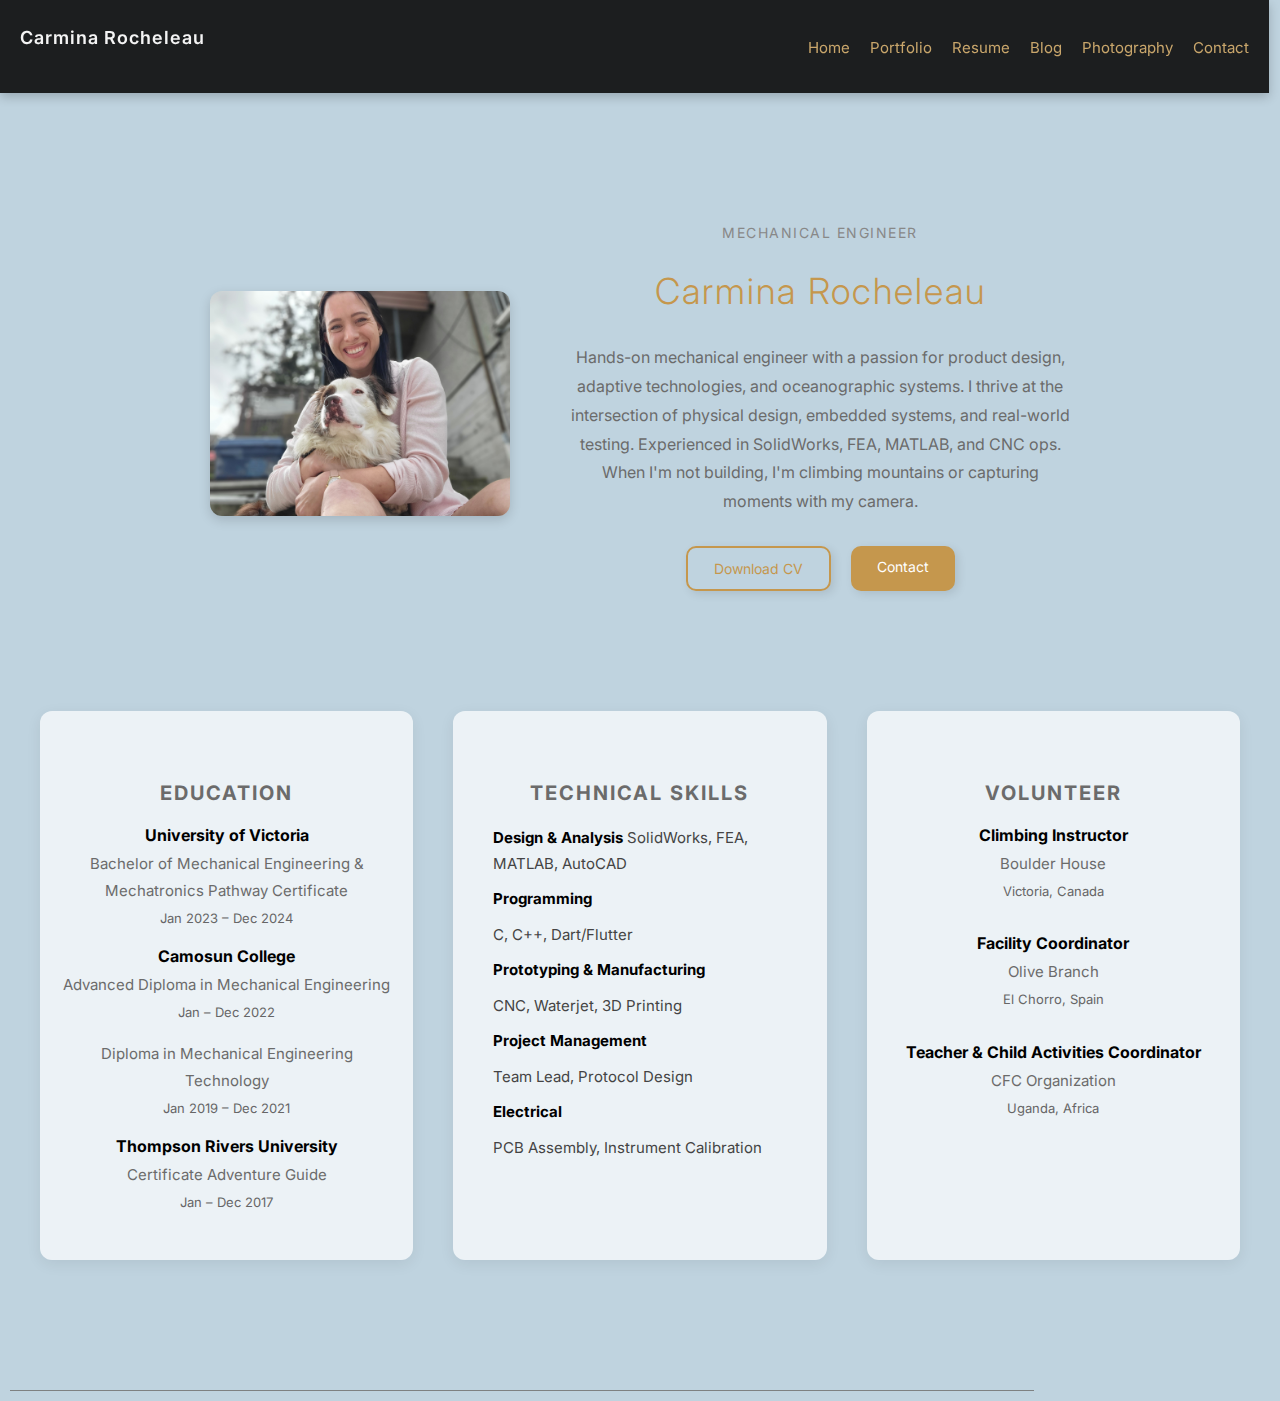
==== about.html @ 7be021dd "Update about.html" ====
<!DOCTYPE html>
<html lang="en">

<head>
    <meta charset="UTF-8">
    <meta name="viewport" content="width=device-width, initial-scale=1.0">
    <title>Carmina Rocheleau | About </title>
    <link rel="stylesheet" href="style.css">
    <link rel="stylesheet" href="https://cdnjs.cloudflare.com/ajax/libs/font-awesome/6.0.0/css/all.min.css">
</head>

<body>
    <header>
        <nav class="navbar">
            <h1 class="logo">Carmina Rocheleau</h1>
            <ul class="nav-links">
                <li><a href="index.html">Home</a></li>
                <li><a href="portfolio.html">Portfolio</a></li>
                <li><a href="about.html">Resume</a></li>
                <li><a href="blog.html">Blog</a></li>
                <li><a href="gallery.html">Photography</a></li>
                <li><a href="contact.html">Contact</a></li>
            </ul>
        </nav>
    </header>
    <main>
        <section class="portfolio-header"></section> 
            


        <!DOCTYPE html>
<html lang="en">
<head>
  <meta charset="UTF-8">
  <meta name="viewport" content="width=device-width, initial-scale=1">
  <title>Carmina Rocheleau | Mechanical Engineer</title>
  <link rel="stylesheet" href="style.css">
</head>
<body>
  <div class="container">
    <div class="photo">
      <img src="images/carmina-photo.jpg" alt="Carmina Rocheleau">
    </div>
    <div class="info">
      <p class="title">Mechanical Engineer</p>
      <h1>Carmina Rocheleau</h1>
      <p class="bio">
        Hands-on mechanical engineer with a passion for product design, adaptive technologies, and oceanographic systems. I thrive at the intersection of physical design, embedded systems, and real-world testing. Experienced in SolidWorks, FEA, MATLAB, and CNC ops. When I'm not building, I'm climbing mountains or capturing moments with my camera.
      </p>
      <div class="buttons">
        <a href="Carmina_Rocheleau_CV.pdf" download class="btn outline">Download CV</a>
        <a href="contact.html" class="btn">Contact</a>
      </div>
    </div>
    <div class="section-grid">
        <div class="section-card">
          <h2>Education</h2>
          <div class="edu-block">
            <h3>University of Victoria</h3>
            <p class="degree">Bachelor of Mechanical Engineering & Mechatronics Pathway Certificate</p>
            <p class="dates">Jan 2023 – Dec 2024</p>
          </div>
          <div class="edu-block">
            <h3>Camosun College</h3>
            <p class="degree">Advanced Diploma in Mechanical Engineering</p>
            <p class="dates">Jan – Dec 2022</p>
            <p class="degree">Diploma in Mechanical Engineering Technology</p>
            <p class="dates">Jan 2019 – Dec 2021</p>
          </div>
          <div class="edu-block">
            <h3>Thompson Rivers University</h3>
            <p class="degree">Certificate Adventure Guide</p>
            <p class="dates">Jan – Dec 2017</p>
          </div>
        </div>
      
        <div class="section-card">
          <h2>Technical Skills</h2>
          <div class="skills-list">
            <p><strong>Design & Analysis</strong> SolidWorks, FEA, MATLAB, AutoCAD</p>
            <p><strong>Programming</strong>      </p>   
              <p class="place">C, C++, Dart/Flutter</p>
            <p><strong>Prototyping & Manufacturing</strong></p>
              <p class="place"> CNC, Waterjet, 3D Printing</p>
            <p><strong>Project Management</strong></p>
               <p class="place">Team Lead, Protocol Design</p>
            <p><strong>Electrical</strong> </p>
               <p class="place">PCB Assembly, Instrument Calibration</p>
          </div>
        </div>
      
        <div class="section-card">
          <h2>Volunteer</h2>
          <div class="role">
            <h3>Climbing Instructor</h3>
            <p class="place">Boulder House</p>
            <p class="location">Victoria, Canada</p>
          </div>
          <div class="role">
            <h3>Facility Coordinator</h3>
            <p class="place">Olive Branch</p>
            <p class="location">El Chorro, Spain</p>
          </div>
          <div class="role">
            <h3>Teacher & Child Activities Coordinator</h3>
            <p class="place">CFC Organization</p>
            <p class="location">Uganda, Africa</p>
          </div>
        </div>
      </div>
      
  </div>
</body>
</html>

       
             <div class="divider"></div>
        </section>
       
    </main>  
</body>
</html>
---- style.css ----
/* Google Font */
@import url('https://fonts.googleapis.com/css2?family=Inter:wght@300;400;600&display=swap');
main {
    padding-top: 80px;
}
/* General Reset */
body {
    margin: 0;
    padding: 0;
    font-family: 'Inter', sans-serif;
    background-color: #bfd3df;
    color: #7e8182; 
    text-align: center;
    overflow-x: hidden;
}

/* Header Navigation */
.logo {
    font-size: 18px;
    font-weight: 600;
    color: #f4f4f4;
    white-space: nowrap;
    letter-spacing: 1px;
}

.navbar {
    display: flex;
    justify-content: space-between;
    align-items: center;
    background: rgba(10, 10, 10, 0.9); /* Transparent effect */
    position: fixed;
    width: 100%;
    max-width: 96vw;
    top: 0;
    left: 0;
    padding: 15px 20px;
    backdrop-filter: blur(8px);
    box-shadow: 0 4px 10px rgba(0, 0, 0, 0.2);
    z-index: 1000;
}

.nav-links {
    list-style: none;
    display: flex;
    gap: 20px;
    padding: 0;
    margin: 0;
    overflow: hidden;
}

.nav-links li {
    display: inline;
}

.nav-links a {
    text-decoration: none;
    color: #c9a66b; /* Muted gold */
    font-size: 15px;
    font-weight: 400;
    transition: color 0.3s ease, transform 0.3s ease;
}

.nav-links a:hover {
    color: #f4f4f4;
    transform: scale(1.05);
}

@media screen and (max-width: 900px) {
    .navbar {
        flex-direction: column;
        align-items: center;
        text-align: center;
    }
    .nav-links {
        flex-wrap: wrap;
        justify-content: center;
    }
}


/* Social Media Icons */
.social-icons {
    display: flex;
    justify-content: center;
    gap: 25px;
    margin-top: 30px;
}

.social-icons a {
    font-size: 30px;
    color: #c9a66b;
    transition: color 0.3s, transform 0.3s;
}

.social-icons a:hover {
    color: #f4f4f4;
    transform: scale(1.1);
}

.divider {
    width: 80%;
    height: 1px;
    background-color: #7e8182;;
    margin: 10px 10PX;
}
.divider-bottom {
    width: 80%;
    height: 1px;
    background-color: #7e8182;;
    margin: 40px 10PX;
}

/* Home Page Section */
.home-header {
    display: flex;
    flex-direction: column;
    align-items: center;
    margin-top: 80px; /* Ensures space below navbar */
    text-align: center;

}

.home {
    font-size: 48px;
    font-weight: lighter;
    margin: 10px 5px;
    color: #c08519;
}

.discription {
    font-size: 14px;
    font-weight: bold;
    letter-spacing: 2px;
    text-transform: uppercase;
    margin-top: 5px ;
    margin-bottom: 10px;
}

.blurb {
    font-size: 14px;
    letter-spacing: 2px;
    display: flex;
    justify-content: center;
    align-items: center;
    gap: 10px;
    margin: 30px 0;
    padding-left: 80px;
    padding-right: 80px;
}

/* CTA Button */
.cta-button {
    display: inline-block;
    padding: 12px 28px;
    background: linear-gradient(135deg, #c9a66b, #b18b5a);
    color: #494949;
    font-weight: 500;
    text-decoration: none;
    border-radius: 6px;
    transition: all 0.3s ease;
    box-shadow: 0px 4px 10px rgba(0, 0, 0, 0.3);
}

.cta-button:hover {
    background: #f4f4f4;
    color: #c07a02;
    transform: scale(1.05);
}

/* Portfolio Header Section */
.portfolio-header {
    display: flex;
    flex-direction: column;
    align-items: center;
    margin-top: 80px; /* Ensures space below navbar */
    text-align: center;
}

.engineering {
    font-size: 14px;
    font-weight: bold;
    letter-spacing: 2px;
    text-transform: uppercase;
}

.portfolio {
    font-size: 48px;
    font-weight: lighter;
    margin: 5px 0;
}



.tagline {
    
    font-size: 14px;
    text-transform: uppercase;
    letter-spacing: 2px;
    display: flex;
    justify-content: center;
    align-items: center;
    gap: 10px;
}

.tagline span {
    padding: 0 2px;
}

.tagline span:not(:last-child)::after {
    content: "|";
    padding-left: 10px;
    color: black;
}

/* Project Grid */
.project-grid {
    display: flex;
    justify-content: center;
    gap: 20px;
    flex-wrap: wrap;
    margin-top: 40px;
}

.project {
    width: 250px;
    text-align: center;
    cursor: pointer;
    transition: transform 0.3s ease-in-out;
}

.project:hover {
    transform: scale(1.05);
}

.project img {
    width: 100%;
    border-radius: 8px;
}

/* Modal */
.modal {
    display: none;
    position: fixed;
    z-index: 1000;
    left: 0;
    top: 0;
    width: 100%;
    height: 100%;
    background-color: rgba(0, 0, 0, 0.8);
    justify-content: center;
    align-items: center;
}

.modal-content {
  background: #fff;
  padding: 20px;
  width: 60%;
  max-height: 80vh; /* Limit height */
  overflow-y: auto;  /* Enable vertical scroll */
  text-align: center;
  border-radius: 8px;
  position: relative;
}


.close {
    position: absolute;
    top: 10px;
    right: 20px;
    font-size: 24px;
    cursor: pointer;
}

/* Slider */
.slider {
    position: relative;
}

.slider img {
    width: 100%;
    border-radius: 8px;
}

.prev, .next {
    position: absolute;
    top: 50%;
    transform: translateY(-50%);
    background: rgba(0, 0, 0, 0.5);
    color: white;
    border: none;
    padding: 10px;
    cursor: pointer;
    font-size: 18px;
}

.prev {
    left: 10px;
}

.next {
    right: 10px;
}

.prev:hover, .next:hover {
    background: rgba(0, 0, 0, 0.8);
}


/* Reset & Base */
body {
    margin: 0;
    padding: 0;
    background-color: #d6eaf8; /* soft sky blue */
    font-family: 'Helvetica Neue', sans-serif;
    color: #6b6b6b; /* soft gray for body text */
  }
  
  /* Layout */
  .container {
    display: flex;
    flex-wrap: wrap;
    justify-content: center;
    align-items: center;
    padding: 60px 20px;
    gap: 60px;
  }
  
  /* Photo */
  .photo img {
    width: 300px;
    border-radius: 12px;
    box-shadow: 0 4px 12px rgba(0, 0, 0, 0.15);
  }
  
  /* Info Panel */
  .info {
    max-width: 500px;
    text-align: center;
  }
  
  .title {
    text-transform: uppercase;
    letter-spacing: 1.5px;
    font-size: 14px;
    color: #888;
    margin-bottom: 10px;
  }
  
  h1 {
    font-size: 36px;
    color: #d4a017; /* golden yellow */
    letter-spacing: 1px;
    margin-bottom: 20px;
  }
  
  .bio {
    font-size: 16px;
    line-height: 1.8;
    margin-bottom: 30px;
  }
  
  /* Buttons */
  .buttons {
    display: flex;
    justify-content: center;
    gap: 20px;
  }
  
  .btn {
    padding: 12px 26px;
    border-radius: 10px;
    font-size: 14px;
    text-decoration: none;
    transition: all 0.3s ease;
    box-shadow: 3px 3px 10px rgba(0, 0, 0, 0.1);
  }
  
  /* Filled button */
  .btn {
    background-color: #c5974d; /* golden tan */
    color: white;
    border: none;
  }
  
  .btn:hover {
    background-color: #a7792f;
  }
  
  /* Outline button */
  .btn.outline {
    background: transparent;
    color: #c5974d;
    border: 2px solid #c5974d;
  }
  
  .btn.outline:hover {
    background: #c5974d;
    color: white;
  }
  

  .education {
    max-width: 700px;
    margin: 60px auto;
    text-align: left;
    padding: 0 20px;
  }
  
  .education h2 {
    font-size: 24px;
    text-align: center;
    margin-bottom: 30px;
    color: #6b6b6b;
    text-transform: uppercase;
    letter-spacing: 2px;
  }
  
  .school {
    margin-bottom: 30px;
  }
  
  .school h3 {
    font-weight: 700;
    font-size: 18px;
    color: #000;
    margin-bottom: 8px;
  }
  
  .degree {
    font-size: 16px;
    margin: 2px 0;
  }
  
  .dates {
    font-size: 14px;
    color: #666;
    margin-bottom: 10px;
  }

  
  .skills {
    max-width: 600px;
    margin: 60px auto 0;
    text-align: center;
  }
  
  .skills h2 {
    font-size: 24px;
    margin-bottom: 20px;
    color: #6b6b6b;
    letter-spacing: 2px;
    text-transform: uppercase;
  }
  
  .skills-list {
    text-align: left;
    line-height: 1.8;
    font-size: 16px;
    color: #444;
    padding: 0 20px;
  }
  
  .skills-list p {
    margin: 8px 0;
  }
  
  .skills-list strong {
    color: #000;
  }
  .volunteer {
    max-width: 700px;
    margin: 60px auto;
    text-align: left;
    padding: 0 20px;
  }
  
  .volunteer h2 {
    font-size: 24px;
    text-align: center;
    margin-bottom: 30px;
    color: #6b6b6b;
    text-transform: uppercase;
    letter-spacing: 2px;
  }
  
  .role {
    margin-bottom: 30px;
  }
  
  .role h3 {
    font-weight: 700;
    font-size: 18px;
    color: #000;
    margin-bottom: 5px;
  }
  
  .place {
    font-size: 16px;
    margin: 2px 0;
  }
  
  .location {
    font-size: 14px;
    color: #666;
  }
  .section-grid {
    display: grid;
    grid-template-columns: repeat(auto-fit, minmax(280px, 1fr));
    gap: 40px;
    max-width: 1200px;
    margin: 60px auto;
    padding: 0 20px;
  }
  
  .section-card {
    background: rgba(255, 255, 255, 0.7);
    padding: 30px 20px;
    border-radius: 12px;
    box-shadow: 0 4px 15px rgba(0, 0, 0, 0.07);
  }
  
  .section-card h2 {
    font-size: 20px;
    text-align: center;
    color: #6b6b6b;
    text-transform: uppercase;
    letter-spacing: 2px;
    margin-bottom: 20px;
  }
  
  .section-card h3 {
    font-size: 16px;
    font-weight: bold;
    margin-bottom: 5px;
    color: #000;
  }
  
  .section-card .degree,
  .section-card .place {
    font-size: 15px;
    margin: 3px 0;
  }
  
  .section-card .dates,
  .section-card .location {
    font-size: 13px;
    color: #666;
    margin-bottom: 15px;
  }
  
  .skills-list p {
    font-size: 15px;
    line-height: 1.7;
    margin: 10px 0;
  }
   
  .contact-section {
    padding: 60px 20px;
    background-color: #d6eaf8;
    color: #6b6b6b;
    text-align: center;
  }
  
  .contact-title {
    font-size: 36px;
    color: #d4a017;
    margin-bottom: 10px;
    font-weight: 300;
  }
  
  .contact-subtext {
    font-size: 14px;
    font-weight: bold;
    letter-spacing: 1.5px;
    margin-bottom: 40px;
    text-transform: uppercase;
  }
  
  .contact-container {
    display: flex;
    flex-wrap: wrap;
    gap: 60px;
    justify-content: center;
    align-items: flex-start;
  }
  
  .contact-form {
    max-width: 400px;
    width: 100%;
    display: flex;
    flex-direction: column;
    gap: 20px;
  }
  
  .contact-form input,
  .contact-form textarea {
    padding: 12px;
    border: none;
    border-radius: 8px;
    background: #fff;
    font-size: 14px;
    box-shadow: 0 2px 5px rgba(0,0,0,0.1);
    resize: none;
  }
  
  .contact-form button {
    align-self: center;
  }
  
  .contact-info {
    max-width: 300px;
    text-align: left;
  }
  
  .contact-info h3 {
    font-size: 20px;
    margin-bottom: 20px;
    color: #c5974d;
    text-transform: uppercase;
    letter-spacing: 1px;
  }
  
  .contact-info p {
    margin: 10px 0;
    font-size: 14px;
    display: flex;
    align-items: center;
    gap: 10px;
  }
  
  .contact-info i {
    color: #c5974d;
    min-width: 20px;
  }
  
  /* Responsive */
  @media screen and (max-width: 768px) {
    .contact-container {
      flex-direction: column;
      align-items: center;
    }
  
    .contact-info {
      text-align: center;
    }
  }
 
  body {
    margin: 0;
    padding: 0;
    background-color: #bfd3df;
    font-family: 'Inter', sans-serif;
    color: #6b6b6b;
    text-align: center;
    overflow-x: hidden;
  }
  
  .blog-container {
    max-width: 900px;
    margin: auto;
    background-color: #fffdf9;
    padding: 60px 30px;
    border-radius: 12px;
    box-shadow: 0 8px 20px rgba(0,0,0,0.1);
    margin-top: 100px;
  }
  
  .meta {
    font-size: 12px;
    color: #7e8182;
    text-transform: uppercase;
    letter-spacing: 1.5px;
    margin-bottom: 20px;
  }
  
  h1 {
    font-size: 36px;
    font-weight: 300;
    color: #c5974d;
    letter-spacing: 2px;
    margin-bottom: 30px;
  }
  
  .intro {
    max-width: 600px;
    margin: auto;
    font-size: 16px;
    margin-bottom: 30px;
  }
  
  .grid-images {
    display: grid;
    grid-template-columns: repeat(3, 1fr);
    gap: 10px;
    margin: 30px 0;
  }
  
  .grid-images img {
    width: 100%;
    border-radius: 6px;
    object-fit: cover;
    aspect-ratio: 1;
  }
  
  .handle {
    font-size: 14px;
    font-style: italic;
    color: #7e8182;
    margin-bottom: 40px;
  }
  
  h2 {
    font-size: 24px;
    color: #c5974d;
    margin-top: 40px;
    margin-bottom: 20px;
    text-transform: uppercase;
    letter-spacing: 1px;
  }
  
  p {
    font-size: 15px;
    max-width: 700px;
    margin: 0 auto 20px;
    line-height: 1.8;
  }
  
  .feature-img {
    width: 100%;
    max-width: 800px;
    margin: 40px auto;
    display: block;
    border-radius: 8px;
    box-shadow: 0 4px 15px rgba(0, 0, 0, 0.1);
  }
  
  footer {
    font-size: 12px;
    color: #7e8182;
    margin-top: 60px;
  }
  

  .collage {
    column-count: 4; /* You can adjust this number for responsiveness */
    column-gap: 1rem;
    padding: 1rem;
  }
  
  .collage img {
    width: 100%;
    margin-bottom: 1rem;
    border-radius: 8px;
    break-inside: avoid;
    box-shadow: 0 2px 8px rgba(0,0,0,0.1);
    transition: transform 0.3s ease;
  }
  
  .collage img:hover {
    transform: scale(1.03);
  }
  

  .photo-collage {
    padding: 2rem;
    background-color: #333538;
  }
---- style.css ----
/* Google Font */
@import url('https://fonts.googleapis.com/css2?family=Inter:wght@300;400;600&display=swap');
main {
    padding-top: 80px;
}
/* General Reset */
body {
    margin: 0;
    padding: 0;
    font-family: 'Inter', sans-serif;
    background-color: #bfd3df;
    color: #7e8182; 
    text-align: center;
    overflow-x: hidden;
}

/* Header Navigation */
.logo {
    font-size: 18px;
    font-weight: 600;
    color: #f4f4f4;
    white-space: nowrap;
    letter-spacing: 1px;
}

.navbar {
    display: flex;
    justify-content: space-between;
    align-items: center;
    background: rgba(10, 10, 10, 0.9); /* Transparent effect */
    position: fixed;
    width: 100%;
    max-width: 96vw;
    top: 0;
    left: 0;
    padding: 15px 20px;
    backdrop-filter: blur(8px);
    box-shadow: 0 4px 10px rgba(0, 0, 0, 0.2);
    z-index: 1000;
}

.nav-links {
    list-style: none;
    display: flex;
    gap: 20px;
    padding: 0;
    margin: 0;
    overflow: hidden;
}

.nav-links li {
    display: inline;
}

.nav-links a {
    text-decoration: none;
    color: #c9a66b; /* Muted gold */
    font-size: 15px;
    font-weight: 400;
    transition: color 0.3s ease, transform 0.3s ease;
}

.nav-links a:hover {
    color: #f4f4f4;
    transform: scale(1.05);
}

@media screen and (max-width: 900px) {
    .navbar {
        flex-direction: column;
        align-items: center;
        text-align: center;
    }
    .nav-links {
        flex-wrap: wrap;
        justify-content: center;
    }
}


/* Social Media Icons */
.social-icons {
    display: flex;
    justify-content: center;
    gap: 25px;
    margin-top: 30px;
}

.social-icons a {
    font-size: 30px;
    color: #c9a66b;
    transition: color 0.3s, transform 0.3s;
}

.social-icons a:hover {
    color: #f4f4f4;
    transform: scale(1.1);
}

.divider {
    width: 80%;
    height: 1px;
    background-color: #7e8182;;
    margin: 10px 10PX;
}
.divider-bottom {
    width: 80%;
    height: 1px;
    background-color: #7e8182;;
    margin: 40px 10PX;
}

/* Home Page Section */
.home-header {
    display: flex;
    flex-direction: column;
    align-items: center;
    margin-top: 80px; /* Ensures space below navbar */
    text-align: center;

}

.home {
    font-size: 48px;
    font-weight: lighter;
    margin: 10px 5px;
    color: #c08519;
}

.discription {
    font-size: 14px;
    font-weight: bold;
    letter-spacing: 2px;
    text-transform: uppercase;
    margin-top: 5px ;
    margin-bottom: 10px;
}

.blurb {
    font-size: 14px;
    letter-spacing: 2px;
    display: flex;
    justify-content: center;
    align-items: center;
    gap: 10px;
    margin: 30px 0;
    padding-left: 80px;
    padding-right: 80px;
}

/* CTA Button */
.cta-button {
    display: inline-block;
    padding: 12px 28px;
    background: linear-gradient(135deg, #c9a66b, #b18b5a);
    color: #494949;
    font-weight: 500;
    text-decoration: none;
    border-radius: 6px;
    transition: all 0.3s ease;
    box-shadow: 0px 4px 10px rgba(0, 0, 0, 0.3);
}

.cta-button:hover {
    background: #f4f4f4;
    color: #c07a02;
    transform: scale(1.05);
}

/* Portfolio Header Section */
.portfolio-header {
    display: flex;
    flex-direction: column;
    align-items: center;
    margin-top: 80px; /* Ensures space below navbar */
    text-align: center;
}

.engineering {
    font-size: 14px;
    font-weight: bold;
    letter-spacing: 2px;
    text-transform: uppercase;
}

.portfolio {
    font-size: 48px;
    font-weight: lighter;
    margin: 5px 0;
}



.tagline {
    
    font-size: 14px;
    text-transform: uppercase;
    letter-spacing: 2px;
    display: flex;
    justify-content: center;
    align-items: center;
    gap: 10px;
}

.tagline span {
    padding: 0 2px;
}

.tagline span:not(:last-child)::after {
    content: "|";
    padding-left: 10px;
    color: black;
}

/* Project Grid */
.project-grid {
    display: flex;
    justify-content: center;
    gap: 20px;
    flex-wrap: wrap;
    margin-top: 40px;
}

.project {
    width: 250px;
    text-align: center;
    cursor: pointer;
    transition: transform 0.3s ease-in-out;
}

.project:hover {
    transform: scale(1.05);
}

.project img {
    width: 100%;
    border-radius: 8px;
}

/* Modal */
.modal {
    display: none;
    position: fixed;
    z-index: 1000;
    left: 0;
    top: 0;
    width: 100%;
    height: 100%;
    background-color: rgba(0, 0, 0, 0.8);
    justify-content: center;
    align-items: center;
}

.modal-content {
  background: #fff;
  padding: 20px;
  width: 60%;
  max-height: 80vh; /* Limit height */
  overflow-y: auto;  /* Enable vertical scroll */
  text-align: center;
  border-radius: 8px;
  position: relative;
}


.close {
    position: absolute;
    top: 10px;
    right: 20px;
    font-size: 24px;
    cursor: pointer;
}

/* Slider */
.slider {
    position: relative;
}

.slider img {
    width: 100%;
    border-radius: 8px;
}

.prev, .next {
    position: absolute;
    top: 50%;
    transform: translateY(-50%);
    background: rgba(0, 0, 0, 0.5);
    color: white;
    border: none;
    padding: 10px;
    cursor: pointer;
    font-size: 18px;
}

.prev {
    left: 10px;
}

.next {
    right: 10px;
}

.prev:hover, .next:hover {
    background: rgba(0, 0, 0, 0.8);
}


/* Reset & Base */
body {
    margin: 0;
    padding: 0;
    background-color: #d6eaf8; /* soft sky blue */
    font-family: 'Helvetica Neue', sans-serif;
    color: #6b6b6b; /* soft gray for body text */
  }
  
  /* Layout */
  .container {
    display: flex;
    flex-wrap: wrap;
    justify-content: center;
    align-items: center;
    padding: 60px 20px;
    gap: 60px;
  }
  
  /* Photo */
  .photo img {
    width: 300px;
    border-radius: 12px;
    box-shadow: 0 4px 12px rgba(0, 0, 0, 0.15);
  }
  
  /* Info Panel */
  .info {
    max-width: 500px;
    text-align: center;
  }
  
  .title {
    text-transform: uppercase;
    letter-spacing: 1.5px;
    font-size: 14px;
    color: #888;
    margin-bottom: 10px;
  }
  
  h1 {
    font-size: 36px;
    color: #d4a017; /* golden yellow */
    letter-spacing: 1px;
    margin-bottom: 20px;
  }
  
  .bio {
    font-size: 16px;
    line-height: 1.8;
    margin-bottom: 30px;
  }
  
  /* Buttons */
  .buttons {
    display: flex;
    justify-content: center;
    gap: 20px;
  }
  
  .btn {
    padding: 12px 26px;
    border-radius: 10px;
    font-size: 14px;
    text-decoration: none;
    transition: all 0.3s ease;
    box-shadow: 3px 3px 10px rgba(0, 0, 0, 0.1);
  }
  
  /* Filled button */
  .btn {
    background-color: #c5974d; /* golden tan */
    color: white;
    border: none;
  }
  
  .btn:hover {
    background-color: #a7792f;
  }
  
  /* Outline button */
  .btn.outline {
    background: transparent;
    color: #c5974d;
    border: 2px solid #c5974d;
  }
  
  .btn.outline:hover {
    background: #c5974d;
    color: white;
  }
  

  .education {
    max-width: 700px;
    margin: 60px auto;
    text-align: left;
    padding: 0 20px;
  }
  
  .education h2 {
    font-size: 24px;
    text-align: center;
    margin-bottom: 30px;
    color: #6b6b6b;
    text-transform: uppercase;
    letter-spacing: 2px;
  }
  
  .school {
    margin-bottom: 30px;
  }
  
  .school h3 {
    font-weight: 700;
    font-size: 18px;
    color: #000;
    margin-bottom: 8px;
  }
  
  .degree {
    font-size: 16px;
    margin: 2px 0;
  }
  
  .dates {
    font-size: 14px;
    color: #666;
    margin-bottom: 10px;
  }

  
  .skills {
    max-width: 600px;
    margin: 60px auto 0;
    text-align: center;
  }
  
  .skills h2 {
    font-size: 24px;
    margin-bottom: 20px;
    color: #6b6b6b;
    letter-spacing: 2px;
    text-transform: uppercase;
  }
  
  .skills-list {
    text-align: left;
    line-height: 1.8;
    font-size: 16px;
    color: #444;
    padding: 0 20px;
  }
  
  .skills-list p {
    margin: 8px 0;
  }
  
  .skills-list strong {
    color: #000;
  }
  .volunteer {
    max-width: 700px;
    margin: 60px auto;
    text-align: left;
    padding: 0 20px;
  }
  
  .volunteer h2 {
    font-size: 24px;
    text-align: center;
    margin-bottom: 30px;
    color: #6b6b6b;
    text-transform: uppercase;
    letter-spacing: 2px;
  }
  
  .role {
    margin-bottom: 30px;
  }
  
  .role h3 {
    font-weight: 700;
    font-size: 18px;
    color: #000;
    margin-bottom: 5px;
  }
  
  .place {
    font-size: 16px;
    margin: 2px 0;
  }
  
  .location {
    font-size: 14px;
    color: #666;
  }
  .section-grid {
    display: grid;
    grid-template-columns: repeat(auto-fit, minmax(280px, 1fr));
    gap: 40px;
    max-width: 1200px;
    margin: 60px auto;
    padding: 0 20px;
  }
  
  .section-card {
    background: rgba(255, 255, 255, 0.7);
    padding: 30px 20px;
    border-radius: 12px;
    box-shadow: 0 4px 15px rgba(0, 0, 0, 0.07);
  }
  
  .section-card h2 {
    font-size: 20px;
    text-align: center;
    color: #6b6b6b;
    text-transform: uppercase;
    letter-spacing: 2px;
    margin-bottom: 20px;
  }
  
  .section-card h3 {
    font-size: 16px;
    font-weight: bold;
    margin-bottom: 5px;
    color: #000;
  }
  
  .section-card .degree,
  .section-card .place {
    font-size: 15px;
    margin: 3px 0;
  }
  
  .section-card .dates,
  .section-card .location {
    font-size: 13px;
    color: #666;
    margin-bottom: 15px;
  }
  
  .skills-list p {
    font-size: 15px;
    line-height: 1.7;
    margin: 10px 0;
  }
   
  .contact-section {
    padding: 60px 20px;
    background-color: #d6eaf8;
    color: #6b6b6b;
    text-align: center;
  }
  
  .contact-title {
    font-size: 36px;
    color: #d4a017;
    margin-bottom: 10px;
    font-weight: 300;
  }
  
  .contact-subtext {
    font-size: 14px;
    font-weight: bold;
    letter-spacing: 1.5px;
    margin-bottom: 40px;
    text-transform: uppercase;
  }
  
  .contact-container {
    display: flex;
    flex-wrap: wrap;
    gap: 60px;
    justify-content: center;
    align-items: flex-start;
  }
  
  .contact-form {
    max-width: 400px;
    width: 100%;
    display: flex;
    flex-direction: column;
    gap: 20px;
  }
  
  .contact-form input,
  .contact-form textarea {
    padding: 12px;
    border: none;
    border-radius: 8px;
    background: #fff;
    font-size: 14px;
    box-shadow: 0 2px 5px rgba(0,0,0,0.1);
    resize: none;
  }
  
  .contact-form button {
    align-self: center;
  }
  
  .contact-info {
    max-width: 300px;
    text-align: left;
  }
  
  .contact-info h3 {
    font-size: 20px;
    margin-bottom: 20px;
    color: #c5974d;
    text-transform: uppercase;
    letter-spacing: 1px;
  }
  
  .contact-info p {
    margin: 10px 0;
    font-size: 14px;
    display: flex;
    align-items: center;
    gap: 10px;
  }
  
  .contact-info i {
    color: #c5974d;
    min-width: 20px;
  }
  
  /* Responsive */
  @media screen and (max-width: 768px) {
    .contact-container {
      flex-direction: column;
      align-items: center;
    }
  
    .contact-info {
      text-align: center;
    }
  }
 
  body {
    margin: 0;
    padding: 0;
    background-color: #bfd3df;
    font-family: 'Inter', sans-serif;
    color: #6b6b6b;
    text-align: center;
    overflow-x: hidden;
  }
  
  .blog-container {
    max-width: 900px;
    margin: auto;
    background-color: #fffdf9;
    padding: 60px 30px;
    border-radius: 12px;
    box-shadow: 0 8px 20px rgba(0,0,0,0.1);
    margin-top: 100px;
  }
  
  .meta {
    font-size: 12px;
    color: #7e8182;
    text-transform: uppercase;
    letter-spacing: 1.5px;
    margin-bottom: 20px;
  }
  
  h1 {
    font-size: 36px;
    font-weight: 300;
    color: #c5974d;
    letter-spacing: 2px;
    margin-bottom: 30px;
  }
  
  .intro {
    max-width: 600px;
    margin: auto;
    font-size: 16px;
    margin-bottom: 30px;
  }
  
  .grid-images {
    display: grid;
    grid-template-columns: repeat(3, 1fr);
    gap: 10px;
    margin: 30px 0;
  }
  
  .grid-images img {
    width: 100%;
    border-radius: 6px;
    object-fit: cover;
    aspect-ratio: 1;
  }
  
  .handle {
    font-size: 14px;
    font-style: italic;
    color: #7e8182;
    margin-bottom: 40px;
  }
  
  h2 {
    font-size: 24px;
    color: #c5974d;
    margin-top: 40px;
    margin-bottom: 20px;
    text-transform: uppercase;
    letter-spacing: 1px;
  }
  
  p {
    font-size: 15px;
    max-width: 700px;
    margin: 0 auto 20px;
    line-height: 1.8;
  }
  
  .feature-img {
    width: 100%;
    max-width: 800px;
    margin: 40px auto;
    display: block;
    border-radius: 8px;
    box-shadow: 0 4px 15px rgba(0, 0, 0, 0.1);
  }
  
  footer {
    font-size: 12px;
    color: #7e8182;
    margin-top: 60px;
  }
  

  .collage {
    column-count: 4; /* You can adjust this number for responsiveness */
    column-gap: 1rem;
    padding: 1rem;
  }
  
  .collage img {
    width: 100%;
    margin-bottom: 1rem;
    border-radius: 8px;
    break-inside: avoid;
    box-shadow: 0 2px 8px rgba(0,0,0,0.1);
    transition: transform 0.3s ease;
  }
  
  .collage img:hover {
    transform: scale(1.03);
  }
  

  .photo-collage {
    padding: 2rem;
    background-color: #333538;
  }
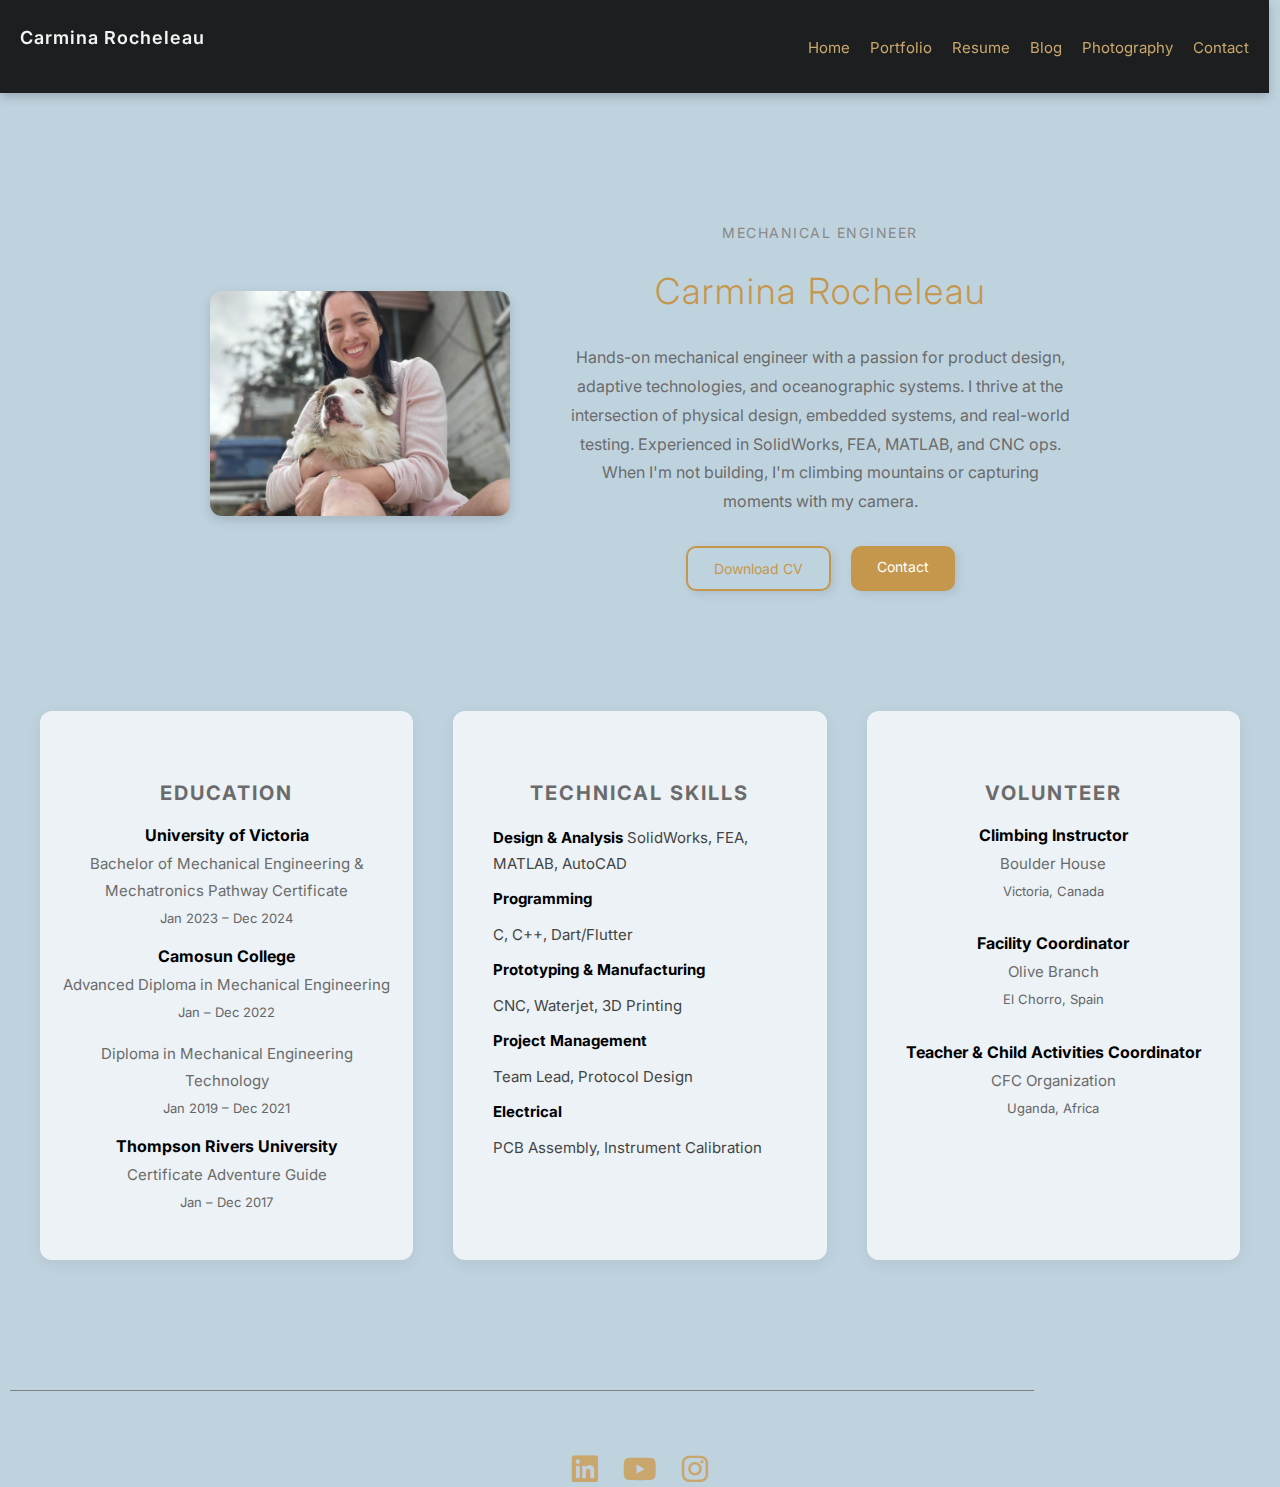
==== commit 6517cbcf: "Update about.html" ====
--- a/about.html
+++ b/about.html
@@ -119,5 +119,18 @@
         </section>
        
     </main>  
+    <footer>
+        <div class="social-icons">
+            <a href="https://www.linkedin.com/in/carminarocheleau/" target="_blank" aria-label="LinkedIn">
+                <i class="fab fa-linkedin"></i>
+            </a>
+            <a href="https://www.youtube.com/@carminarocheleau1575" target="_blank" aria-label="YouTube">
+                <i class="fab fa-youtube"></i>
+            </a>
+            <a href="https://www.instagram.com/thatminagirl/" target="_blank" aria-label="Instagram">
+                <i class="fab fa-instagram"></i>
+            </a>
+        </div>
+    </footer>
 </body>
 </html>
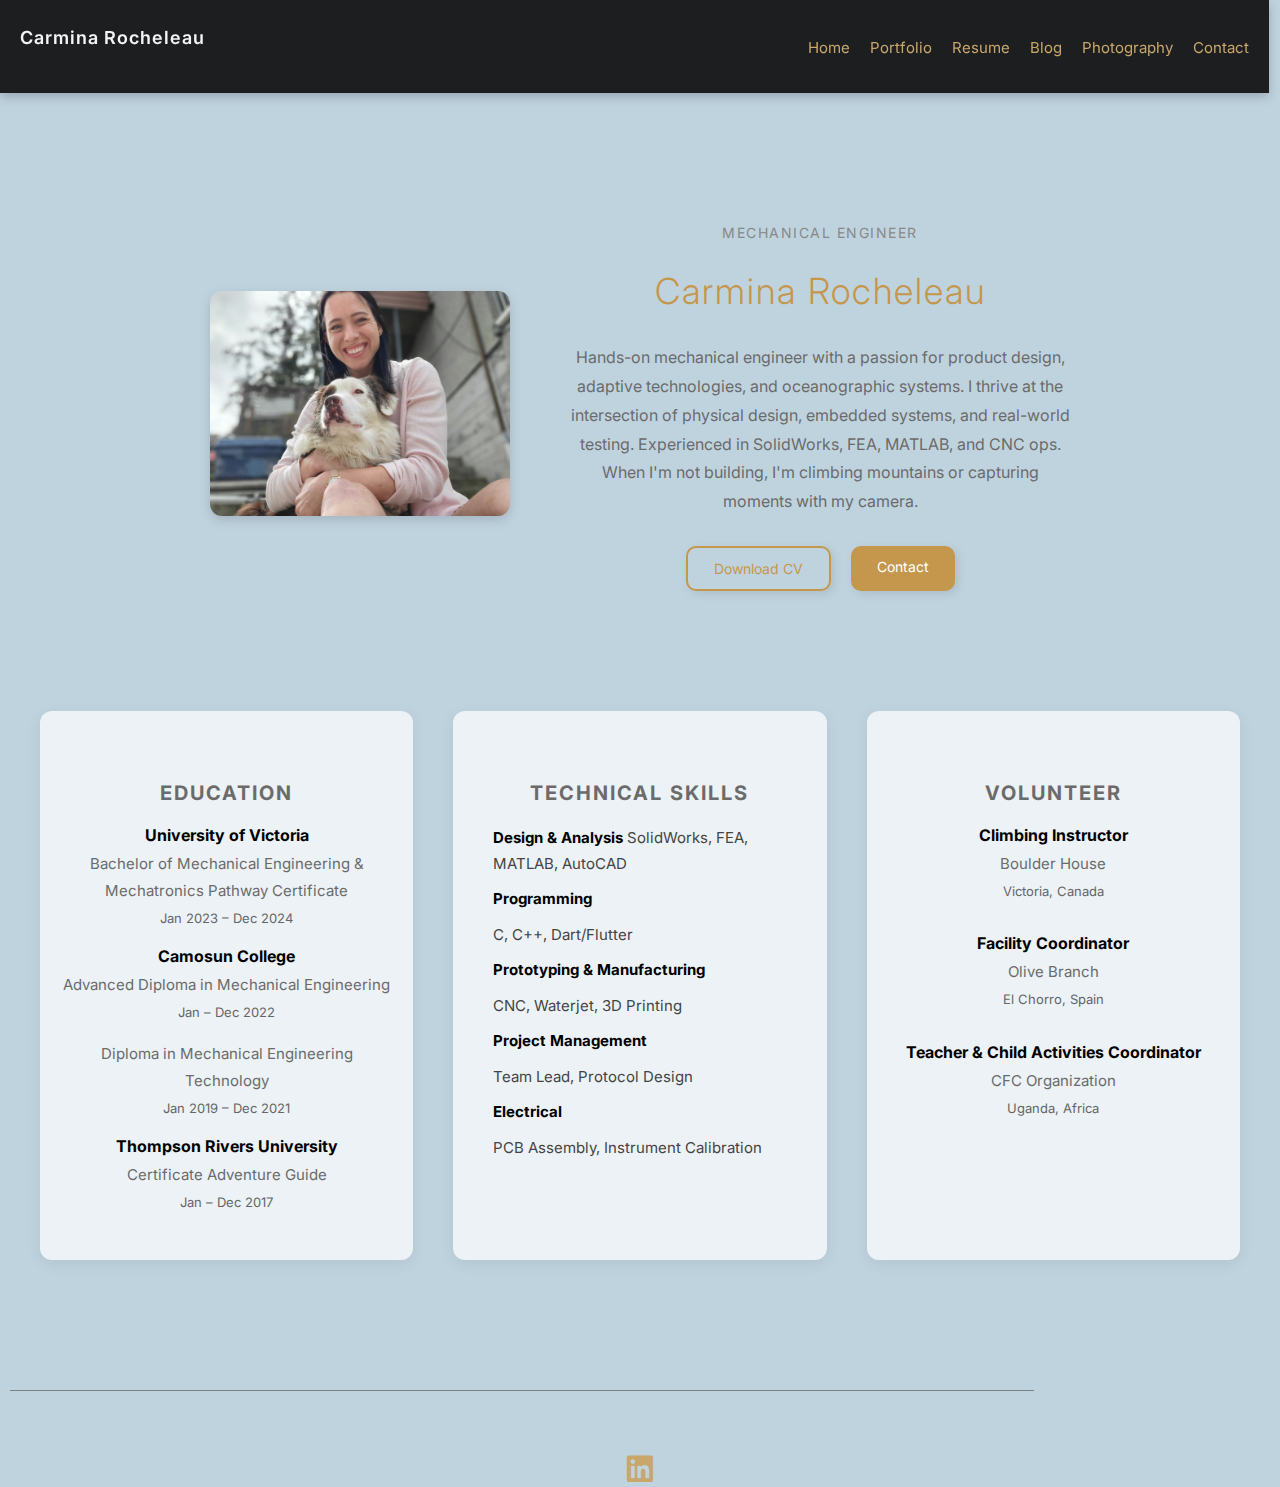
==== commit 5bdc551b: "Update about.html" ====
--- a/about.html
+++ b/about.html
@@ -124,12 +124,6 @@
             <a href="https://www.linkedin.com/in/carminarocheleau/" target="_blank" aria-label="LinkedIn">
                 <i class="fab fa-linkedin"></i>
             </a>
-            <a href="https://www.youtube.com/@carminarocheleau1575" target="_blank" aria-label="YouTube">
-                <i class="fab fa-youtube"></i>
-            </a>
-            <a href="https://www.instagram.com/thatminagirl/" target="_blank" aria-label="Instagram">
-                <i class="fab fa-instagram"></i>
-            </a>
         </div>
     </footer>
 </body>
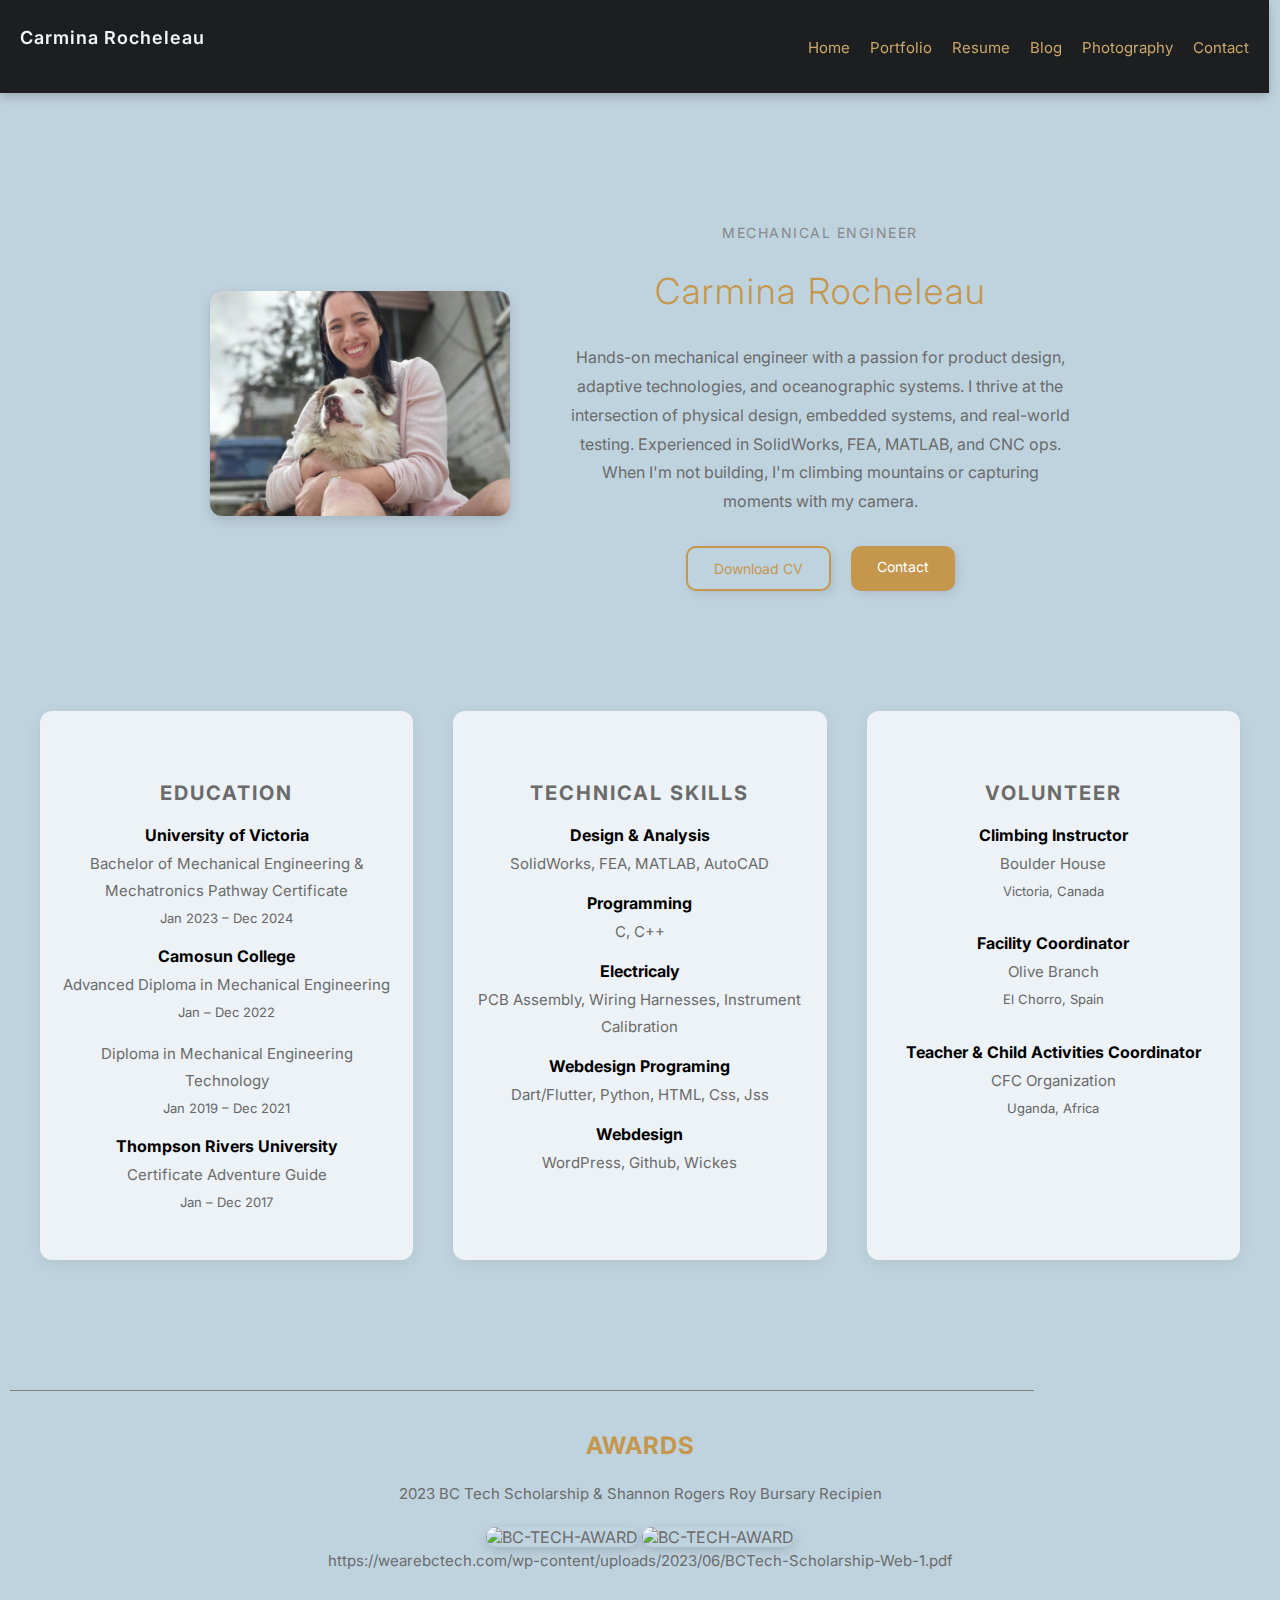
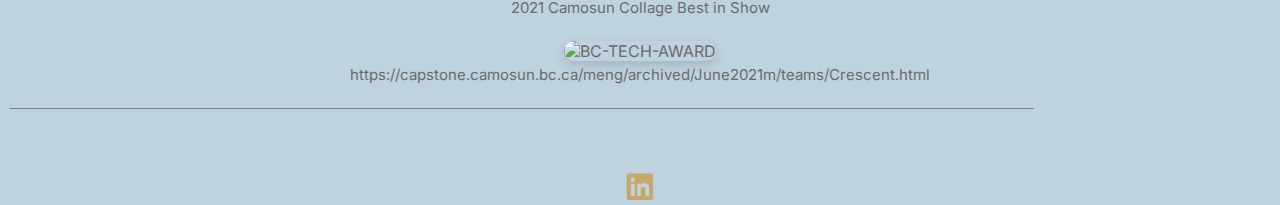
==== commit 6ed3b0ed: "Update about.html" ====
--- a/about.html
+++ b/about.html
@@ -53,7 +53,7 @@
         <a href="contact.html" class="btn">Contact</a>
       </div>
     </div>
-    <div class="section-grid">
+ <div class="section-grid">
         <div class="section-card">
           <h2>Education</h2>
           <div class="edu-block">
@@ -77,18 +77,32 @@
       
         <div class="section-card">
           <h2>Technical Skills</h2>
-          <div class="skills-list">
-            <p><strong>Design & Analysis</strong> SolidWorks, FEA, MATLAB, AutoCAD</p>
-            <p><strong>Programming</strong>      </p>   
-              <p class="place">C, C++, Dart/Flutter</p>
-            <p><strong>Prototyping & Manufacturing</strong></p>
-              <p class="place"> CNC, Waterjet, 3D Printing</p>
-            <p><strong>Project Management</strong></p>
-               <p class="place">Team Lead, Protocol Design</p>
-            <p><strong>Electrical</strong> </p>
-               <p class="place">PCB Assembly, Instrument Calibration</p>
+          <div class="edu-block">
+            <h3>Design & Analysis</h3>
+            <p class="degree">SolidWorks, FEA, MATLAB, AutoCAD</p>
+          
+          </div>
+          <div class="edu-block">
+            <h3>Programming</h3>
+            <p class="degree">C, C++ </p>
+          
+          </div>
+          <div class="edu-block">
+            <h3>Electricaly</h3>
+            <p class="degree">PCB Assembly, Wiring Harnesses, Instrument Calibration</p>
+            
+          </div>
+          <div class="edu-block">
+            <h3>Webdesign Programing</h3>
+            <p class="degree">Dart/Flutter, Python, HTML, Css, Jss</p>
+          </div>
+            <div class="edu-block">
+              <h3>Webdesign</h3>
+              <p class="degree">WordPress, Github, Wickes</p>
+            
           </div>
         </div>
+
       
         <div class="section-card">
           <h2>Volunteer</h2>
@@ -111,6 +125,28 @@
       </div>
       
   </div>
+
+
+       
+             <div class="divider"></div>
+             <h2>AWARDS</h2>
+
+             <p>2023 BC Tech Scholarship & Shannon Rogers Roy Bursary Recipien</p>
+             <div class="photo">
+             <img src="images/2023-BC-TECH.jpg" alt="BC-TECH-AWARD">
+             <img src="images/2023-BC-TECH-2.jpg" alt="BC-TECH-AWARD">
+             </div>
+
+             <P> https://wearebctech.com/wp-content/uploads/2023/06/BCTech-Scholarship-Web-1.pdf</P>
+
+             <p>2021 Camosun Collage Best in Show</p>
+             <div class="photo">
+             <img src="images/Camosun-Capstone.jpg" alt="BC-TECH-AWARD">
+            
+             </div>
+             <p>https://capstone.camosun.bc.ca/meng/archived/June2021m/teams/Crescent.html </p>
+      
+  </div>
 </body>
 </html>
 
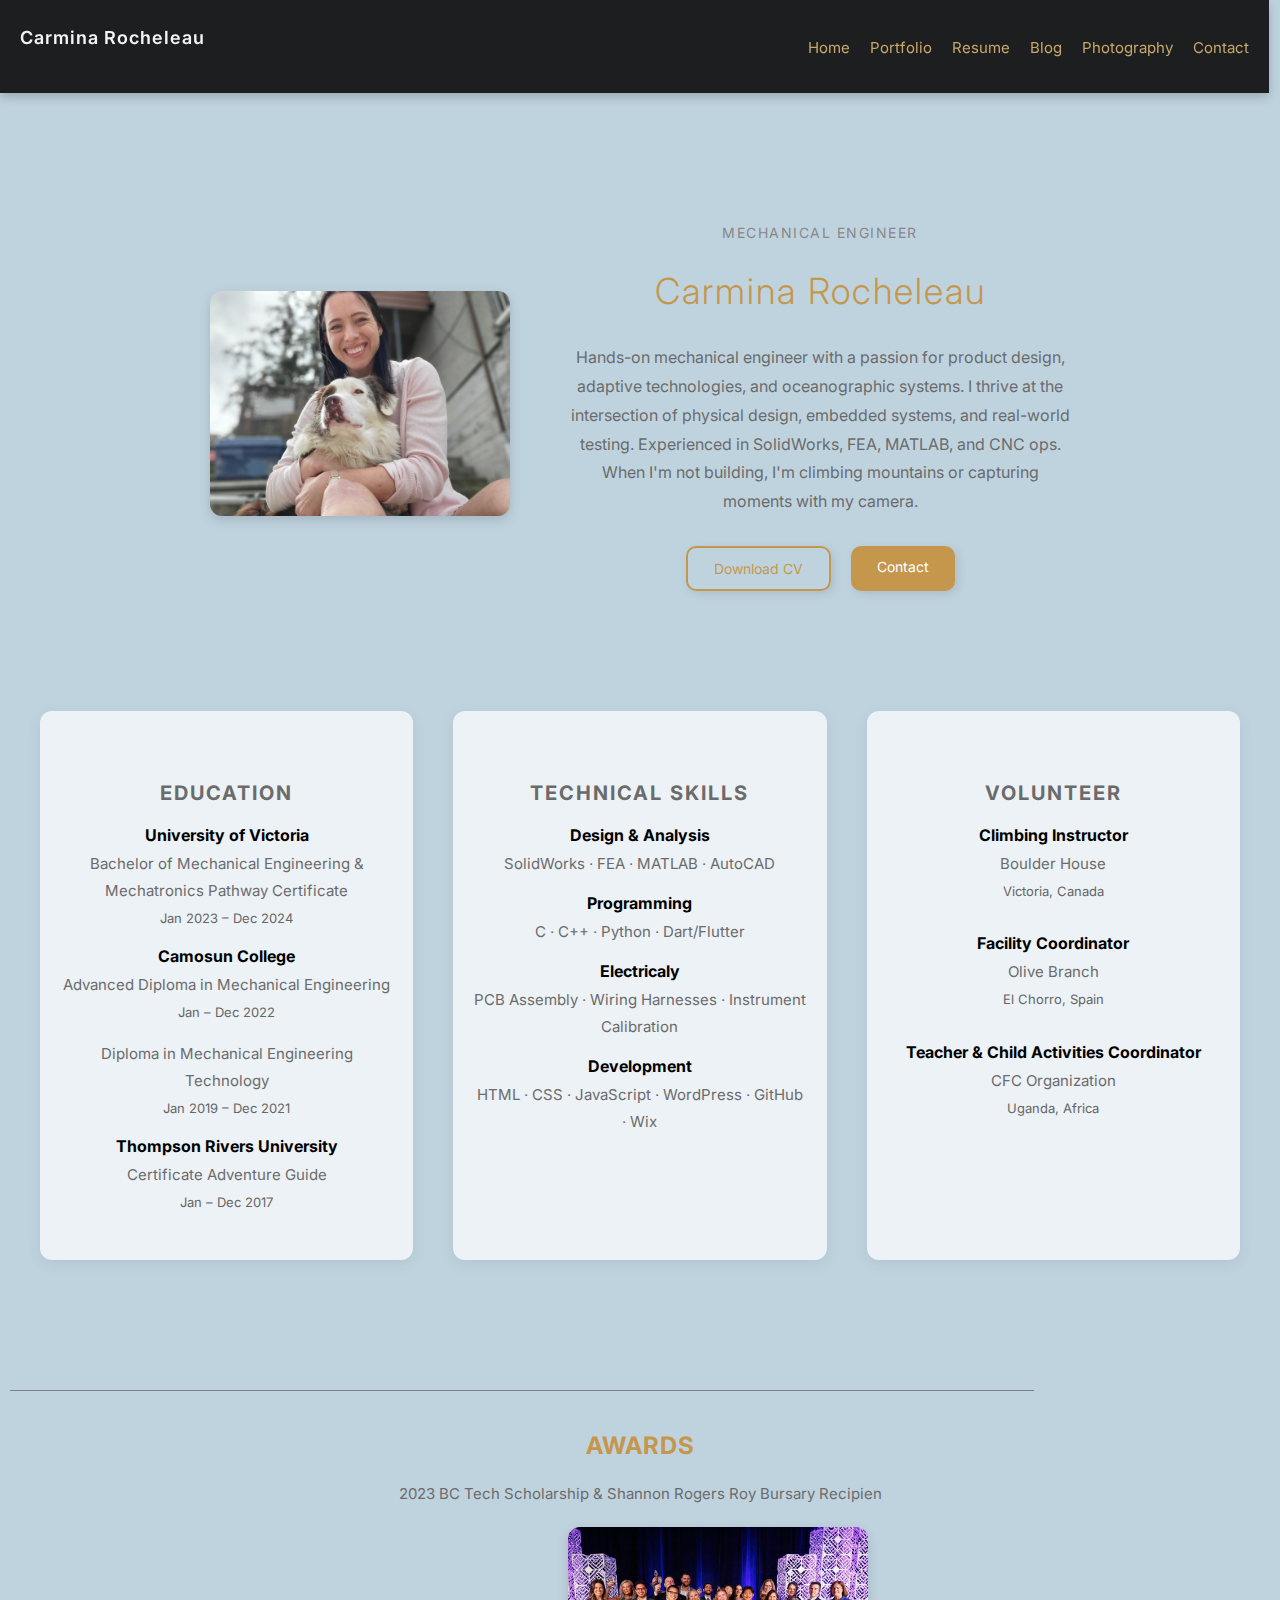
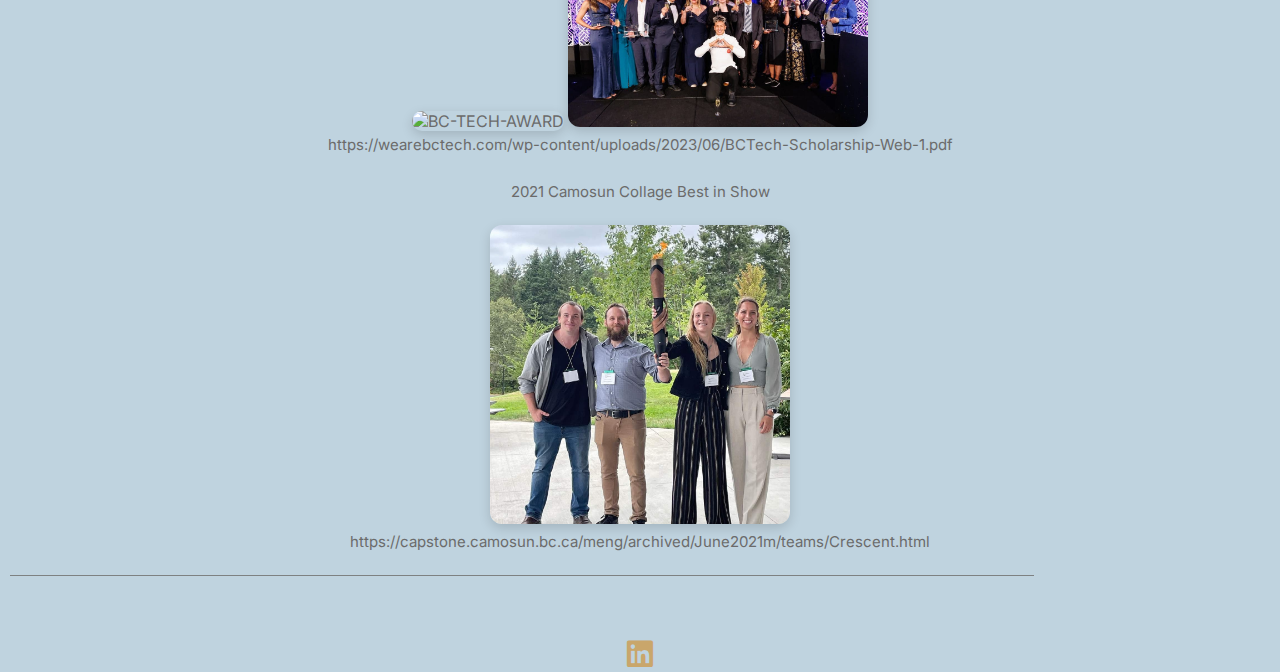
==== commit 69117a9e: "Update about.html" ====
--- a/about.html
+++ b/about.html
@@ -79,28 +79,24 @@
           <h2>Technical Skills</h2>
           <div class="edu-block">
             <h3>Design & Analysis</h3>
-            <p class="degree">SolidWorks, FEA, MATLAB, AutoCAD</p>
+            <p class="degree">SolidWorks · FEA · MATLAB · AutoCAD</p>
           
           </div>
           <div class="edu-block">
             <h3>Programming</h3>
-            <p class="degree">C, C++ </p>
+            <p class="degree"> C · C++ · Python · Dart/Flutter </p>
           
           </div>
           <div class="edu-block">
             <h3>Electricaly</h3>
-            <p class="degree">PCB Assembly, Wiring Harnesses, Instrument Calibration</p>
+            <p class="degree">PCB Assembly · Wiring Harnesses · Instrument Calibration</p>
             
           </div>
           <div class="edu-block">
-            <h3>Webdesign Programing</h3>
-            <p class="degree">Dart/Flutter, Python, HTML, Css, Jss</p>
+            <h3>Development</h3>
+            <p class="degree">HTML · CSS · JavaScript · WordPress · GitHub · Wix</p>
           </div>
-            <div class="edu-block">
-              <h3>Webdesign</h3>
-              <p class="degree">WordPress, Github, Wickes</p>
-            
-          </div>
+          
         </div>
 
       
--- a/style.css
+++ b/style.css
@@ -214,28 +214,64 @@
 
 /* Project Grid */
 .project-grid {
-    display: flex;
-    justify-content: center;
-    gap: 20px;
-    flex-wrap: wrap;
-    margin-top: 40px;
+  display: flex;
+  justify-content: center;
+  align-items: flex-start;
+  flex-wrap: wrap;
+  gap: 80px;
+  max-width: 1400px;
+  margin: 60px auto;
+  padding: 0 30px;
 }
 
 .project {
-    width: 250px;
-    text-align: center;
-    cursor: pointer;
-    transition: transform 0.3s ease-in-out;
+  display: flex;
+  flex-direction: column;
+  align-items: center;
+  width: 260px;
+  text-align: center;
+  background: rgba(255, 255, 255, 0.7); /* soft card feel */
+  padding: 20px;
+  border-radius: 12px;
+  box-shadow: 0 4px 14px rgba(0, 0, 0, 0.05);
+  transition: transform 0.3s ease, box-shadow 0.3s ease;
 }
 
 .project:hover {
-    transform: scale(1.05);
+  transform: translateY(-5px);
+  box-shadow: 0 8px 20px rgba(0, 0, 0, 0.08);
 }
 
 .project img {
-    width: 100%;
-    border-radius: 8px;
-}
+  width: 100%;
+  height: 160px;
+  object-fit: cover;
+  border-radius: 8px;
+  margin-bottom: 15px;
+}
+
+.project h3 {
+  font-size: 16px;
+  font-weight: 600;
+  color: #333;
+  margin: 0;
+  height: 48px;
+  display: flex;
+  align-items: center;
+  justify-content: center;
+}
+
+.project p {
+  font-size: 14px;
+  color: #666;
+  margin-top: 10px;
+  height: 40px;
+  display: flex;
+  align-items: center;
+  justify-content: center;
+}
+
+
 
 /* Modal */
 .modal {
--- a/style.css
+++ b/style.css
@@ -214,28 +214,64 @@
 
 /* Project Grid */
 .project-grid {
-    display: flex;
-    justify-content: center;
-    gap: 20px;
-    flex-wrap: wrap;
-    margin-top: 40px;
+  display: flex;
+  justify-content: center;
+  align-items: flex-start;
+  flex-wrap: wrap;
+  gap: 80px;
+  max-width: 1400px;
+  margin: 60px auto;
+  padding: 0 30px;
 }
 
 .project {
-    width: 250px;
-    text-align: center;
-    cursor: pointer;
-    transition: transform 0.3s ease-in-out;
+  display: flex;
+  flex-direction: column;
+  align-items: center;
+  width: 260px;
+  text-align: center;
+  background: rgba(255, 255, 255, 0.7); /* soft card feel */
+  padding: 20px;
+  border-radius: 12px;
+  box-shadow: 0 4px 14px rgba(0, 0, 0, 0.05);
+  transition: transform 0.3s ease, box-shadow 0.3s ease;
 }
 
 .project:hover {
-    transform: scale(1.05);
+  transform: translateY(-5px);
+  box-shadow: 0 8px 20px rgba(0, 0, 0, 0.08);
 }
 
 .project img {
-    width: 100%;
-    border-radius: 8px;
-}
+  width: 100%;
+  height: 160px;
+  object-fit: cover;
+  border-radius: 8px;
+  margin-bottom: 15px;
+}
+
+.project h3 {
+  font-size: 16px;
+  font-weight: 600;
+  color: #333;
+  margin: 0;
+  height: 48px;
+  display: flex;
+  align-items: center;
+  justify-content: center;
+}
+
+.project p {
+  font-size: 14px;
+  color: #666;
+  margin-top: 10px;
+  height: 40px;
+  display: flex;
+  align-items: center;
+  justify-content: center;
+}
+
+
 
 /* Modal */
 .modal {
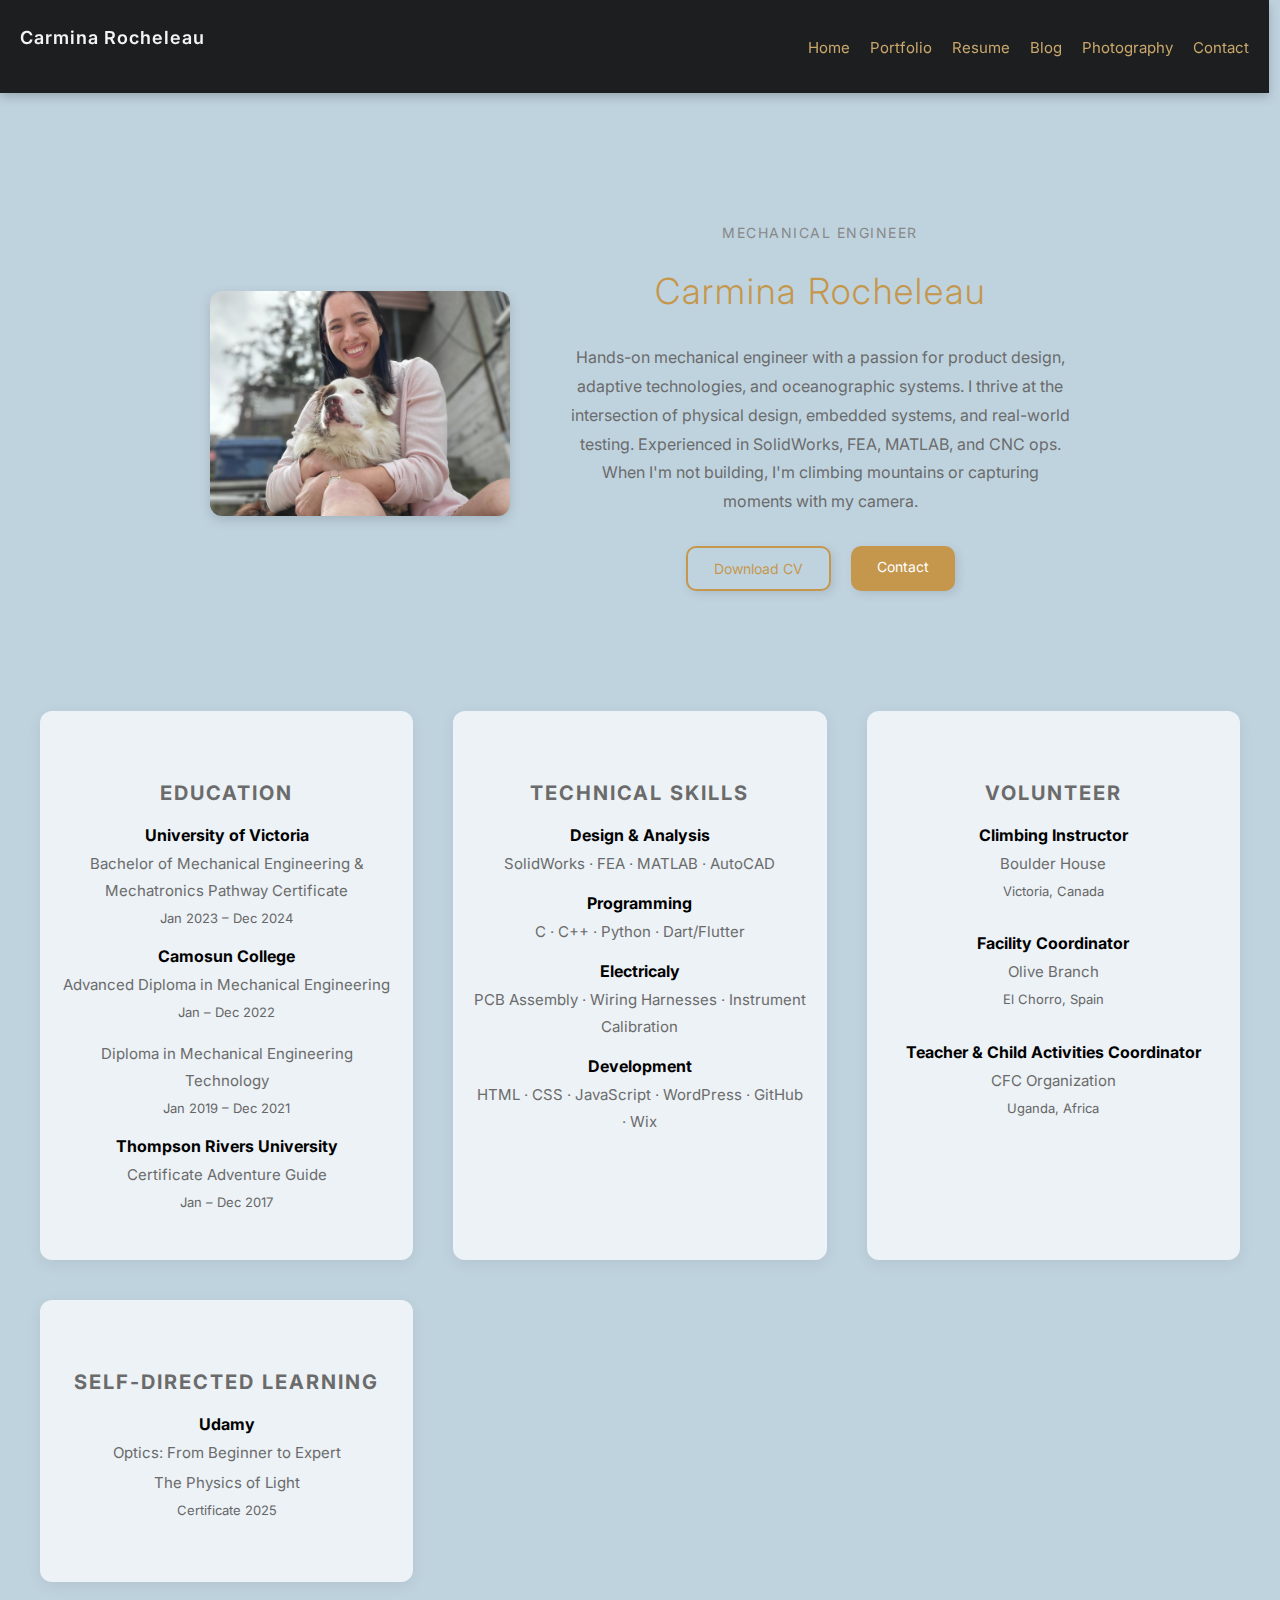
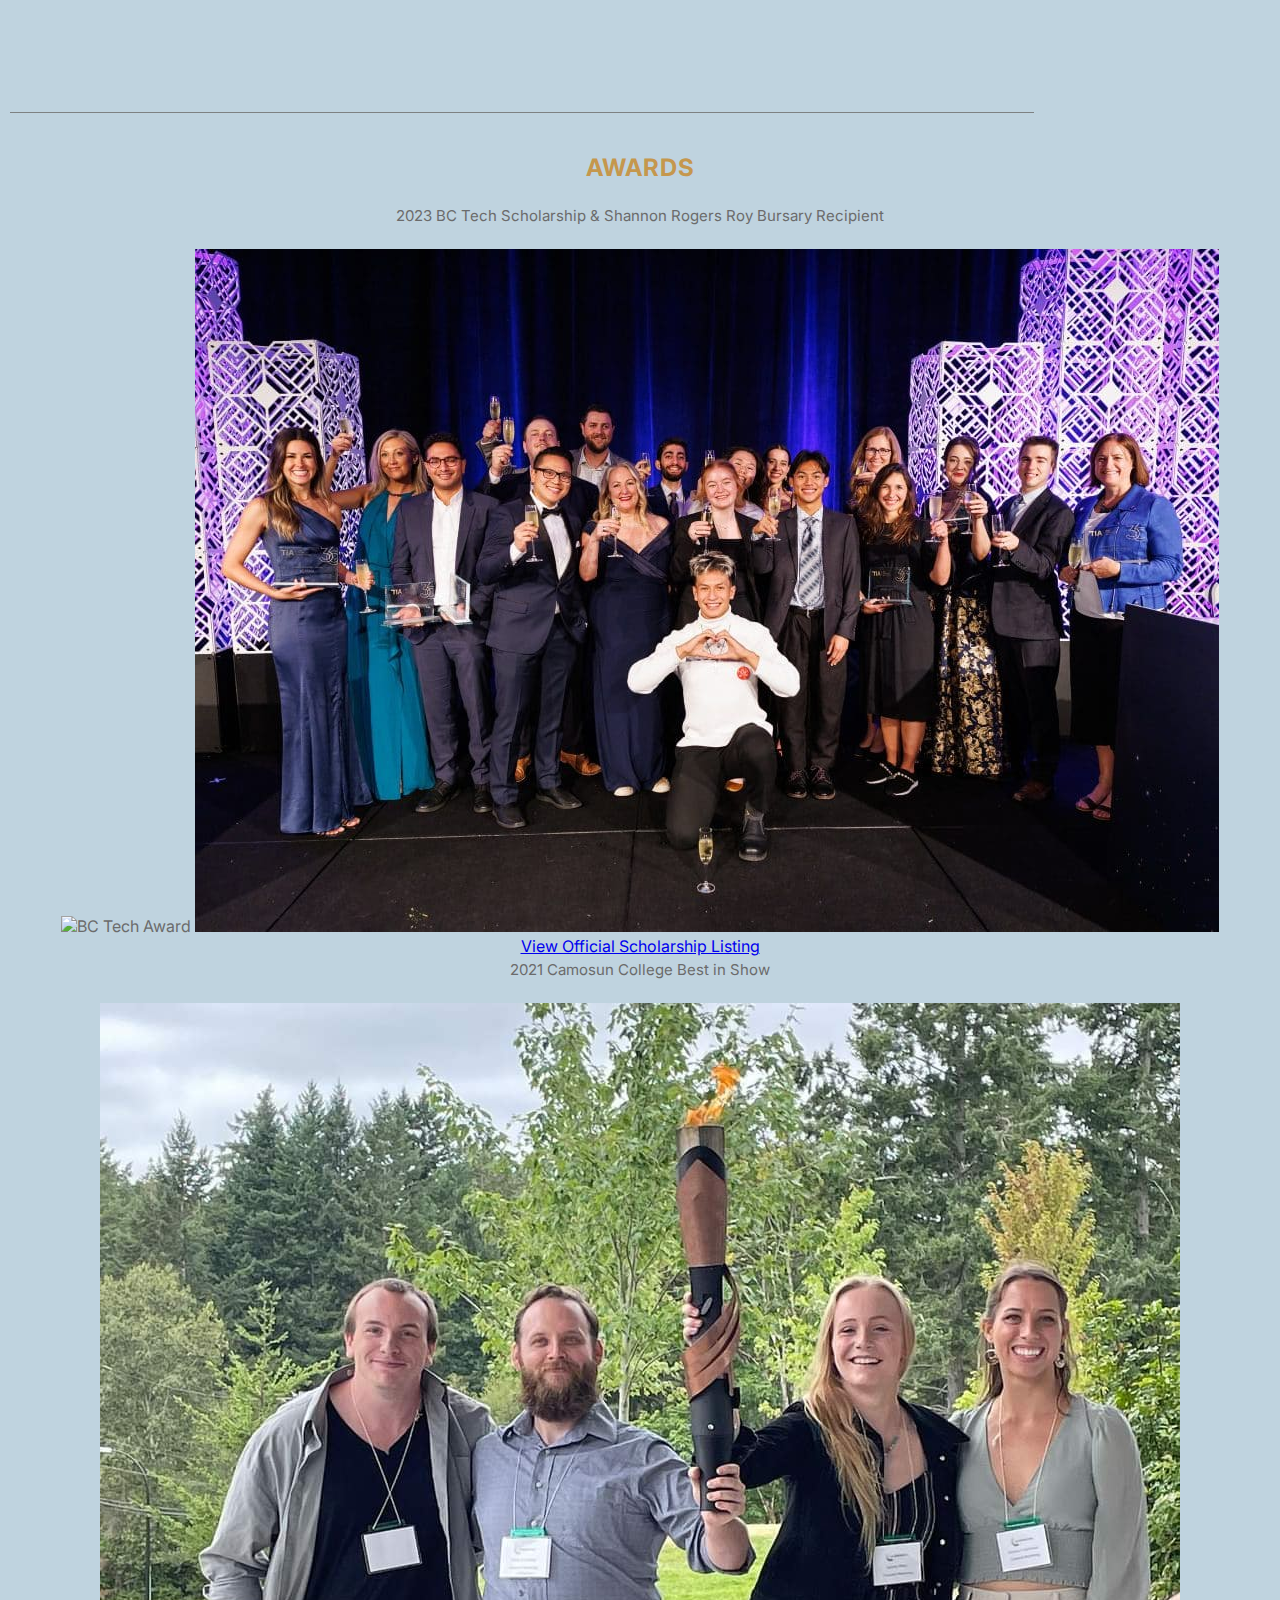
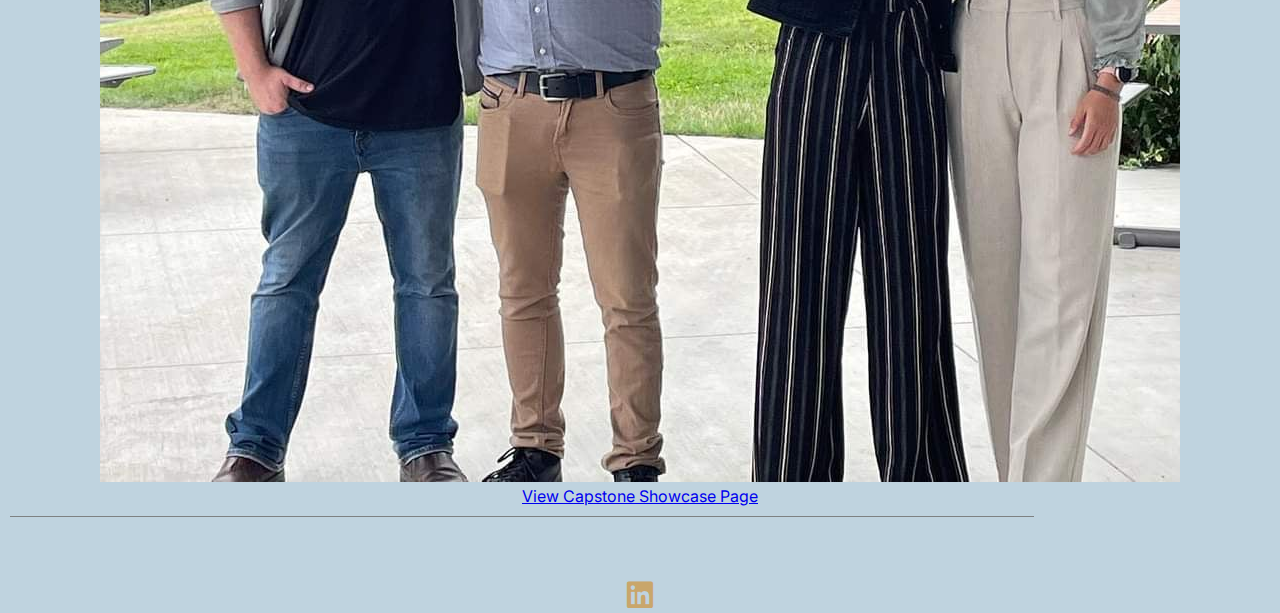
==== commit 1eebab13: "Update about.html" ====
--- a/about.html
+++ b/about.html
@@ -118,30 +118,49 @@
             <p class="location">Uganda, Africa</p>
           </div>
         </div>
+
+     <div class="section-card">
+          <h2>Self-Directed Learning</h2>
+          <div class="role">
+            <h3>Udamy</h3>
+            <p class="place">Optics: From Beginner to Expert </p>
+            <p class="place">The Physics of Light</p>
+            <p class="location">Certificate 2025</p>
+          </div>
+          
+        </div>
       </div>
       
   </div>
 
 
        
-             <div class="divider"></div>
-             <h2>AWARDS</h2>
+            <div class="awards-section">
+  <div class="divider"></div>
+  <h2 class="section-title">Awards</h2>
 
-             <p>2023 BC Tech Scholarship & Shannon Rogers Roy Bursary Recipien</p>
-             <div class="photo">
-             <img src="images/2023-BC-TECH.jpg" alt="BC-TECH-AWARD">
-             <img src="images/2023-BC-TECH-2.jpg" alt="BC-TECH-AWARD">
-             </div>
+  <div class="award-block">
+    <p class="award-title">2023 BC Tech Scholarship & Shannon Rogers Roy Bursary Recipient</p>
+    <div class="award-images">
+      <img src="images/2023-BC-TECH.jpg" alt="BC Tech Award" />
+      <img src="images/2023-BC-TECH-2.jpg" alt="BC Tech Award Ceremony" />
+    </div>
+    <a class="award-link" href="https://wearebctech.com/wp-content/uploads/2023/06/BCTech-Scholarship-Web-1.pdf" target="_blank">
+      View Official Scholarship Listing
+    </a>
+  </div>
 
-             <P> https://wearebctech.com/wp-content/uploads/2023/06/BCTech-Scholarship-Web-1.pdf</P>
+  <div class="award-block">
+    <p class="award-title">2021 Camosun College Best in Show</p>
+    <div class="award-images">
+      <img src="images/Camosun-Capstone.jpg" alt="Capstone Project Winner" />
+    </div>
+    <a class="award-link" href="https://capstone.camosun.bc.ca/meng/archived/June2021m/teams/Crescent.html" target="_blank">
+      View Capstone Showcase Page
+    </a>
+  </div>
+</div>
 
-             <p>2021 Camosun Collage Best in Show</p>
-             <div class="photo">
-             <img src="images/Camosun-Capstone.jpg" alt="BC-TECH-AWARD">
-            
-             </div>
-             <p>https://capstone.camosun.bc.ca/meng/archived/June2021m/teams/Crescent.html </p>
-      
   </div>
 </body>
 </html>
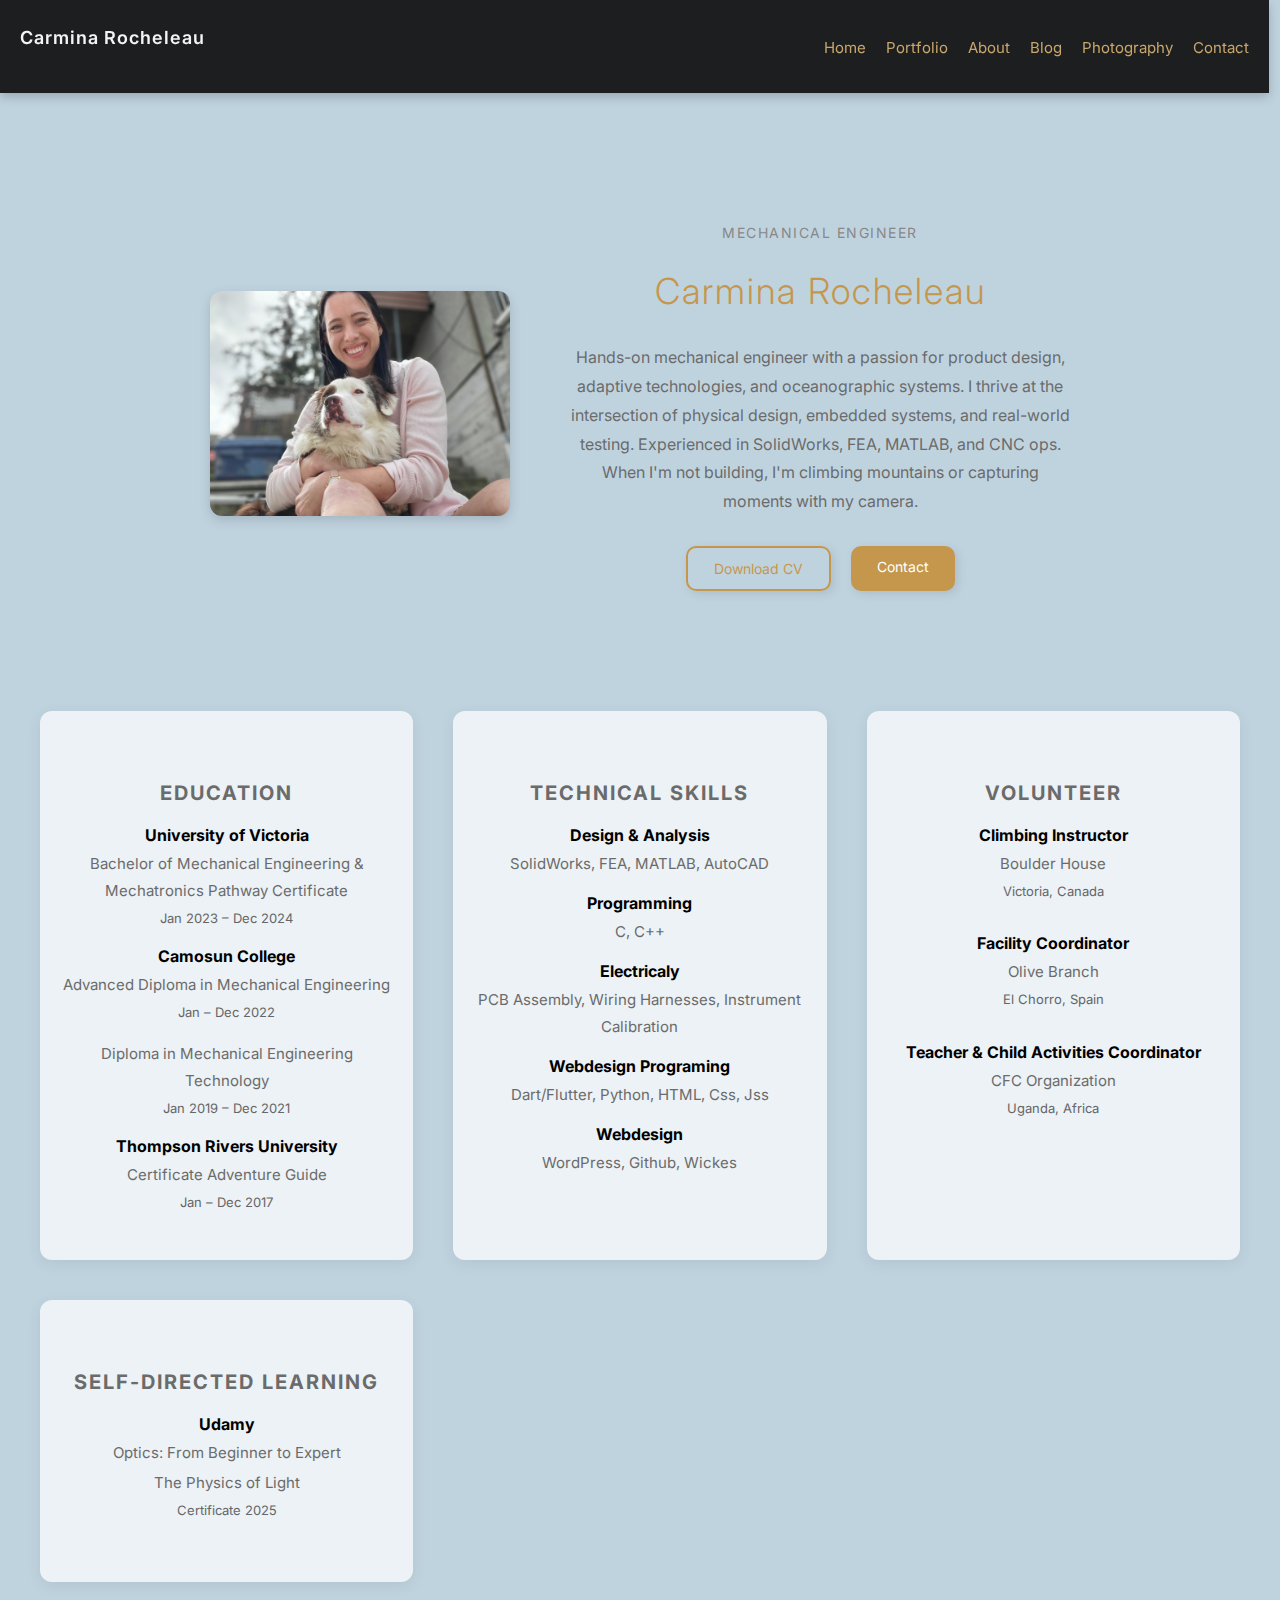
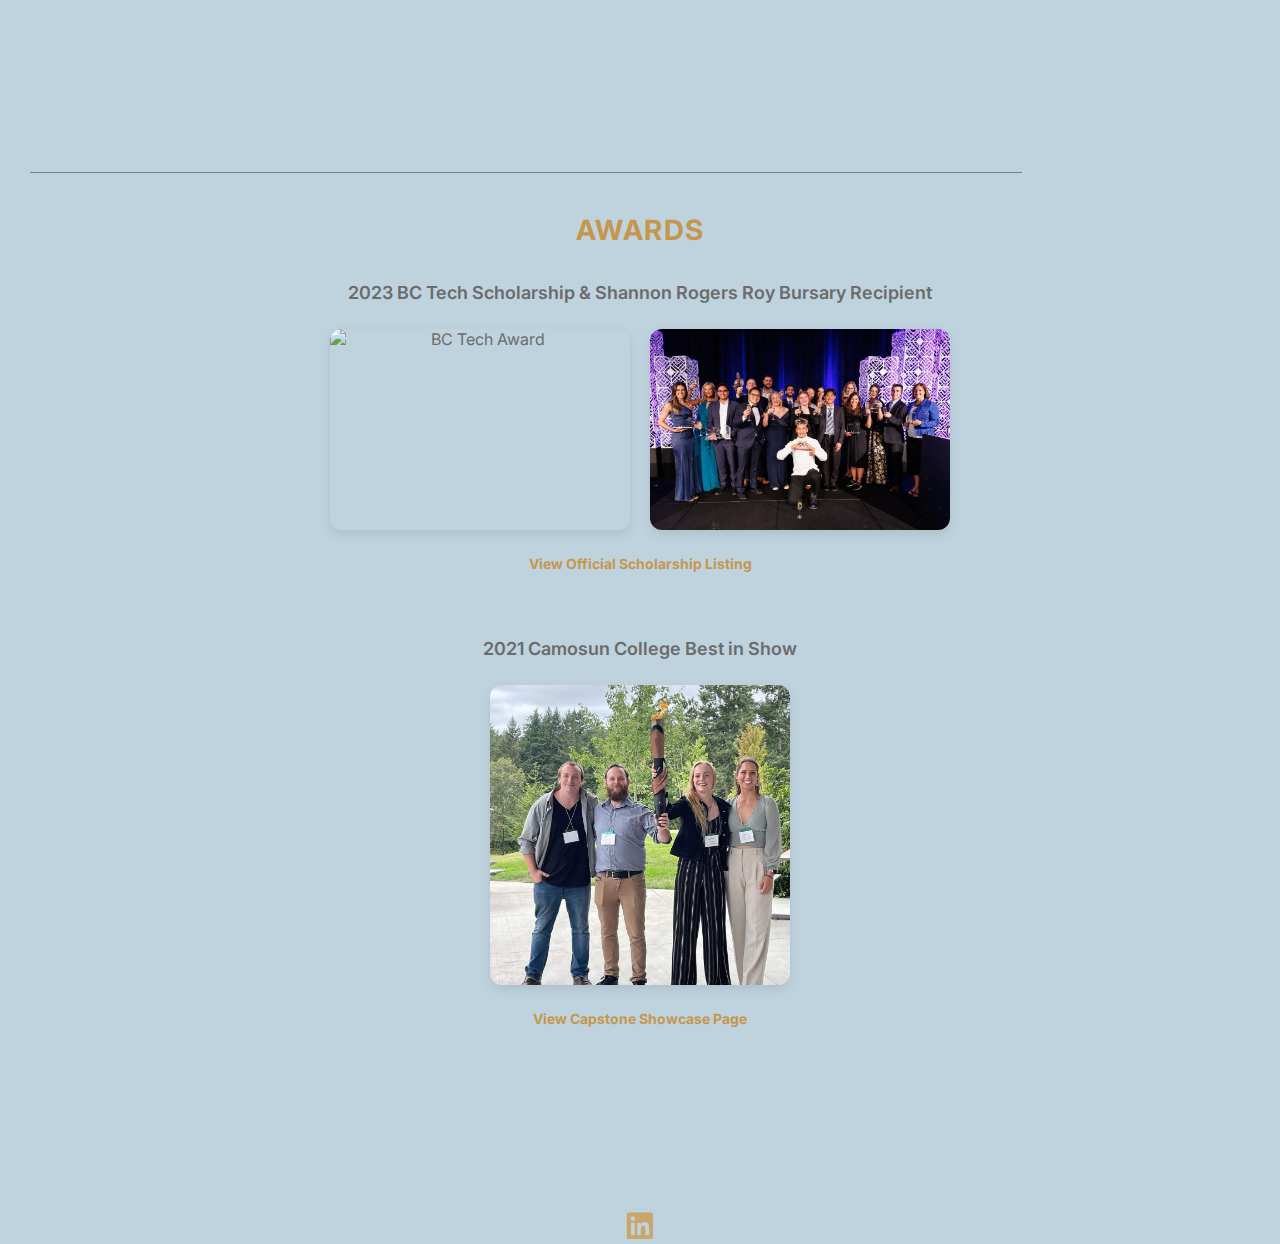
==== commit ca2e620c: "Update about.html" ====
--- a/about.html
+++ b/about.html
@@ -17,7 +17,7 @@
             <ul class="nav-links">
                 <li><a href="index.html">Home</a></li>
                 <li><a href="portfolio.html">Portfolio</a></li>
-                <li><a href="about.html">Resume</a></li>
+                <li><a href="about.html">About</a></li>
                 <li><a href="blog.html">Blog</a></li>
                 <li><a href="gallery.html">Photography</a></li>
                 <li><a href="contact.html">Contact</a></li>
@@ -37,7 +37,7 @@
   <title>Carmina Rocheleau | Mechanical Engineer</title>
   <link rel="stylesheet" href="style.css">
 </head>
-<body>
+<bod>
   <div class="container">
     <div class="photo">
       <img src="images/carmina-photo.jpg" alt="Carmina Rocheleau">
@@ -53,7 +53,9 @@
         <a href="contact.html" class="btn">Contact</a>
       </div>
     </div>
- <div class="section-grid">
+
+
+    <div class="section-grid">
         <div class="section-card">
           <h2>Education</h2>
           <div class="edu-block">
@@ -79,24 +81,28 @@
           <h2>Technical Skills</h2>
           <div class="edu-block">
             <h3>Design & Analysis</h3>
-            <p class="degree">SolidWorks · FEA · MATLAB · AutoCAD</p>
+            <p class="degree">SolidWorks, FEA, MATLAB, AutoCAD</p>
           
           </div>
           <div class="edu-block">
             <h3>Programming</h3>
-            <p class="degree"> C · C++ · Python · Dart/Flutter </p>
+            <p class="degree">C, C++ </p>
           
           </div>
           <div class="edu-block">
             <h3>Electricaly</h3>
-            <p class="degree">PCB Assembly · Wiring Harnesses · Instrument Calibration</p>
+            <p class="degree">PCB Assembly, Wiring Harnesses, Instrument Calibration</p>
             
           </div>
           <div class="edu-block">
-            <h3>Development</h3>
-            <p class="degree">HTML · CSS · JavaScript · WordPress · GitHub · Wix</p>
+            <h3>Webdesign Programing</h3>
+            <p class="degree">Dart/Flutter, Python, HTML, Css, Jss</p>
           </div>
-          
+            <div class="edu-block">
+              <h3>Webdesign</h3>
+              <p class="degree">WordPress, Github, Wickes</p>
+            
+          </div>
         </div>
 
       
@@ -119,7 +125,7 @@
           </div>
         </div>
 
-     <div class="section-card">
+        <div class="section-card">
           <h2>Self-Directed Learning</h2>
           <div class="role">
             <h3>Udamy</h3>
@@ -129,53 +135,46 @@
           </div>
           
         </div>
+
+
       </div>
       
   </div>
 
-
+  <div class="awards-section">
+    <div class="divider"></div>
+    <h2 class="section-title">Awards</h2>
+  
+    <div class="award-block">
+      <p class="award-title">2023 BC Tech Scholarship & Shannon Rogers Roy Bursary Recipient</p>
+      <div class="award-images">
+        <img src="images/2023-BC-TECH.jpg" alt="BC Tech Award" />
+        <img src="images/2023-BC-TECH-2.jpg" alt="BC Tech Award Ceremony" />
+      </div>
+      <a class="award-link" href="https://wearebctech.com/wp-content/uploads/2023/06/BCTech-Scholarship-Web-1.pdf" target="_blank">
+        View Official Scholarship Listing
+      </a>
+    </div>
+  
+    <div class="award-block">
+      <p class="award-title">2021 Camosun College Best in Show</p>
+      <div class="award-images">
+        <img src="images/Camosun-Capstone.jpg" alt="Capstone Project Winner" />
+      </div>
+      <a class="award-link" href="https://capstone.camosun.bc.ca/meng/archived/June2021m/teams/Crescent.html" target="_blank">
+        View Capstone Showcase Page
+      </a>
+    </div>
+  </div>
+  <footer>
+    <div class="social-icons">
+        <a href="https://www.linkedin.com/in/carminarocheleau/" target="_blank" aria-label="LinkedIn">
+            <i class="fab fa-linkedin"></i>
+        </a>
+    </div>
+</footer>
+      
        
-            <div class="awards-section">
-  <div class="divider"></div>
-  <h2 class="section-title">Awards</h2>
-
-  <div class="award-block">
-    <p class="award-title">2023 BC Tech Scholarship & Shannon Rogers Roy Bursary Recipient</p>
-    <div class="award-images">
-      <img src="images/2023-BC-TECH.jpg" alt="BC Tech Award" />
-      <img src="images/2023-BC-TECH-2.jpg" alt="BC Tech Award Ceremony" />
-    </div>
-    <a class="award-link" href="https://wearebctech.com/wp-content/uploads/2023/06/BCTech-Scholarship-Web-1.pdf" target="_blank">
-      View Official Scholarship Listing
-    </a>
-  </div>
-
-  <div class="award-block">
-    <p class="award-title">2021 Camosun College Best in Show</p>
-    <div class="award-images">
-      <img src="images/Camosun-Capstone.jpg" alt="Capstone Project Winner" />
-    </div>
-    <a class="award-link" href="https://capstone.camosun.bc.ca/meng/archived/June2021m/teams/Crescent.html" target="_blank">
-      View Capstone Showcase Page
-    </a>
-  </div>
-</div>
-
-  </div>
+    </main>  
 </body>
 </html>
-
-       
-             <div class="divider"></div>
-        </section>
-       
-    </main>  
-    <footer>
-        <div class="social-icons">
-            <a href="https://www.linkedin.com/in/carminarocheleau/" target="_blank" aria-label="LinkedIn">
-                <i class="fab fa-linkedin"></i>
-            </a>
-        </div>
-    </footer>
-</body>
-</html>
--- a/style.css
+++ b/style.css
@@ -547,6 +547,13 @@
     margin: 60px auto;
     padding: 0 20px;
   }
+  @media screen and (max-width: 768px) {
+    .section-grid {
+      grid-template-columns: 1fr; /* Stack cards vertically on smaller screens */
+      gap: 20px;
+      padding: 0 10px;
+    }
+  }
   
   .section-card {
     background: rgba(255, 255, 255, 0.7);
@@ -802,8 +809,65 @@
     background-color: #333538;
   }
   
-
-  
-  
-
-  
+.awards-section {
+  padding: 60px 20px;
+  background-color: #bfd3df;
+  color: #6b6b6b;
+}
+
+.section-title {
+  font-size: 28px;
+  color: #c5974d;
+  margin-bottom: 30px;
+  text-transform: uppercase;
+  letter-spacing: 1.5px;
+}
+
+.award-block {
+  margin-bottom: 60px;
+}
+
+.award-title {
+  font-size: 18px;
+  font-weight: 600;
+  margin-bottom: 20px;
+}
+
+.award-images {
+  display: flex;
+  flex-wrap: wrap;
+  justify-content: center;
+  gap: 20px;
+  margin-bottom: 15px;
+}
+
+.award-images img {
+  max-width: 300px;
+  width: 100%;
+  border-radius: 12px;
+  box-shadow: 0 4px 12px rgba(0,0,0,0.1);
+  transition: transform 0.3s ease;
+}
+
+.award-images img:hover {
+  transform: scale(1.02);
+}
+
+.award-link {
+  display: inline-block;
+  margin-top: 10px;
+  font-size: 14px;
+  text-decoration: none;
+  color: #c5974d;
+  font-weight: bold;
+  transition: color 0.3s ease;
+}
+
+.award-link:hover {
+  color: #a7792f;
+}
+
+  
+  
+
+  
--- a/style.css
+++ b/style.css
@@ -547,6 +547,13 @@
     margin: 60px auto;
     padding: 0 20px;
   }
+  @media screen and (max-width: 768px) {
+    .section-grid {
+      grid-template-columns: 1fr; /* Stack cards vertically on smaller screens */
+      gap: 20px;
+      padding: 0 10px;
+    }
+  }
   
   .section-card {
     background: rgba(255, 255, 255, 0.7);
@@ -802,8 +809,65 @@
     background-color: #333538;
   }
   
-
-  
-  
-
-  
+.awards-section {
+  padding: 60px 20px;
+  background-color: #bfd3df;
+  color: #6b6b6b;
+}
+
+.section-title {
+  font-size: 28px;
+  color: #c5974d;
+  margin-bottom: 30px;
+  text-transform: uppercase;
+  letter-spacing: 1.5px;
+}
+
+.award-block {
+  margin-bottom: 60px;
+}
+
+.award-title {
+  font-size: 18px;
+  font-weight: 600;
+  margin-bottom: 20px;
+}
+
+.award-images {
+  display: flex;
+  flex-wrap: wrap;
+  justify-content: center;
+  gap: 20px;
+  margin-bottom: 15px;
+}
+
+.award-images img {
+  max-width: 300px;
+  width: 100%;
+  border-radius: 12px;
+  box-shadow: 0 4px 12px rgba(0,0,0,0.1);
+  transition: transform 0.3s ease;
+}
+
+.award-images img:hover {
+  transform: scale(1.02);
+}
+
+.award-link {
+  display: inline-block;
+  margin-top: 10px;
+  font-size: 14px;
+  text-decoration: none;
+  color: #c5974d;
+  font-weight: bold;
+  transition: color 0.3s ease;
+}
+
+.award-link:hover {
+  color: #a7792f;
+}
+
+  
+  
+
+  
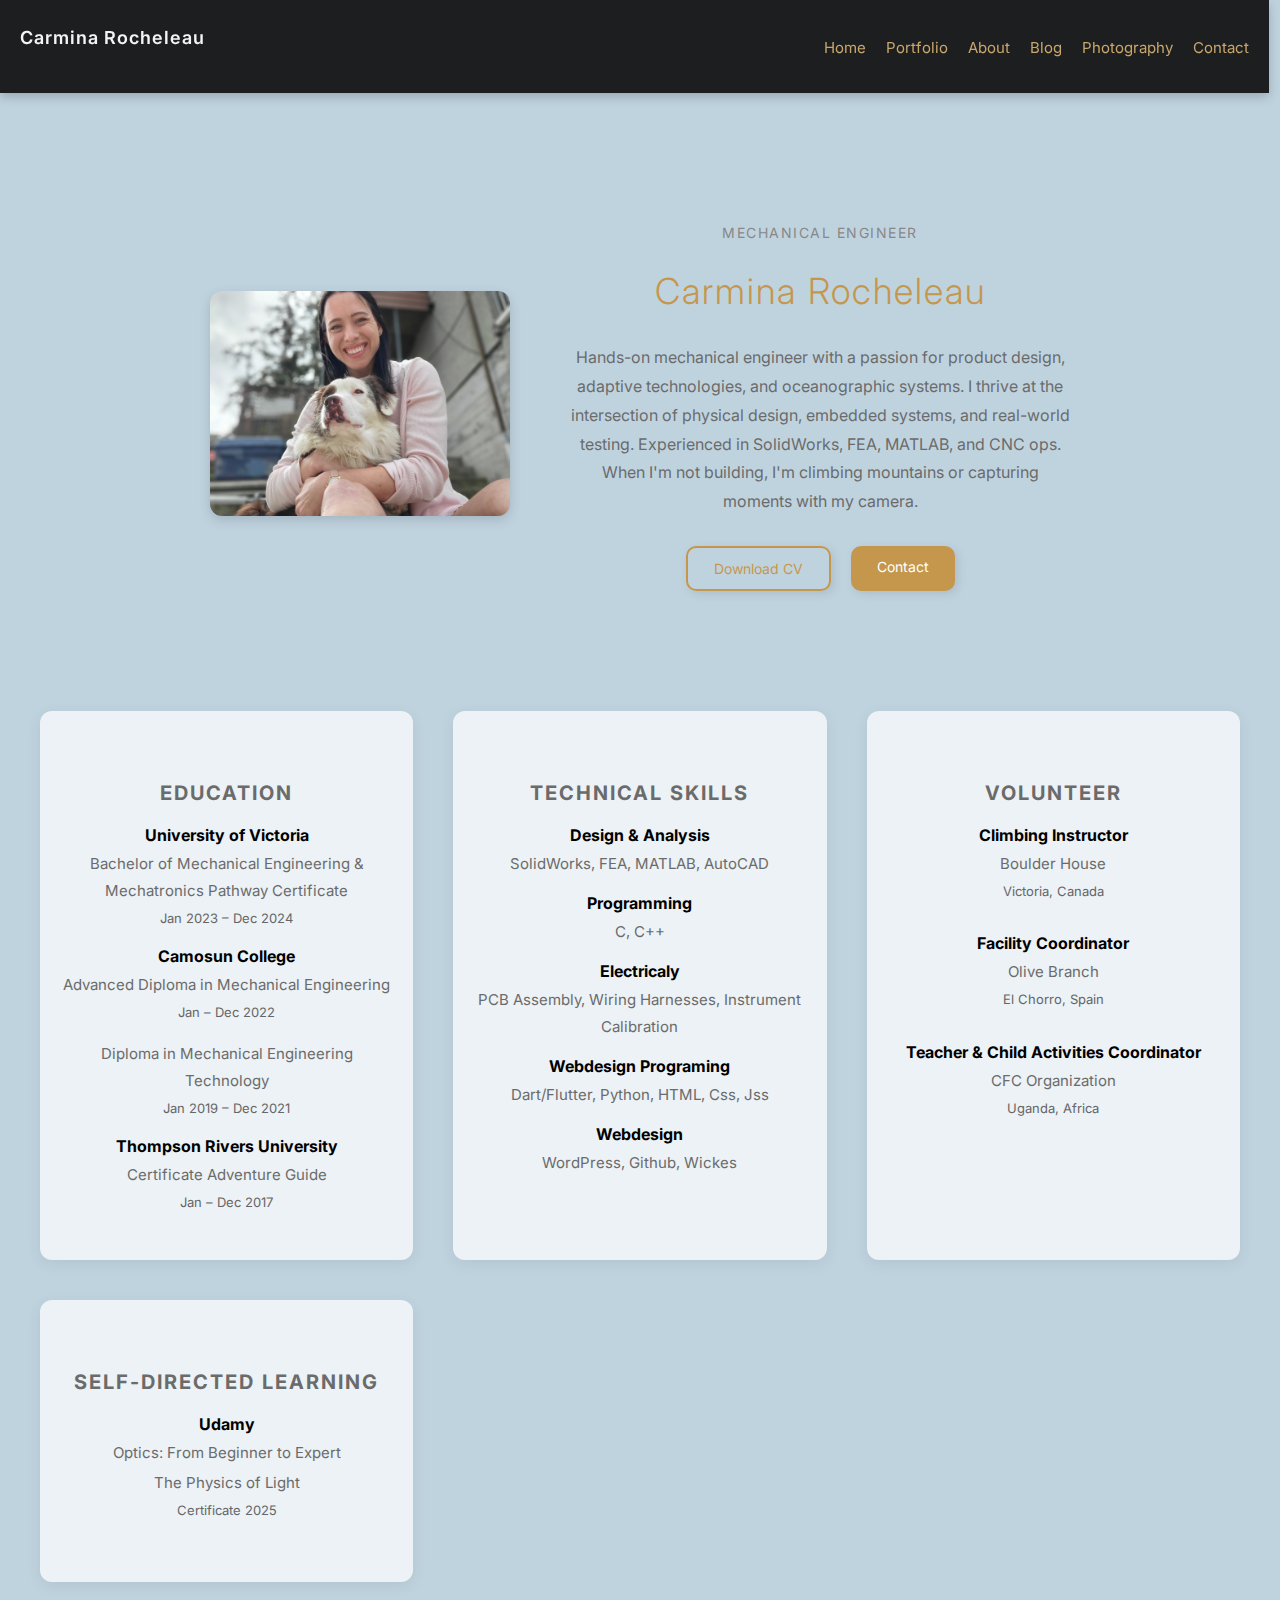
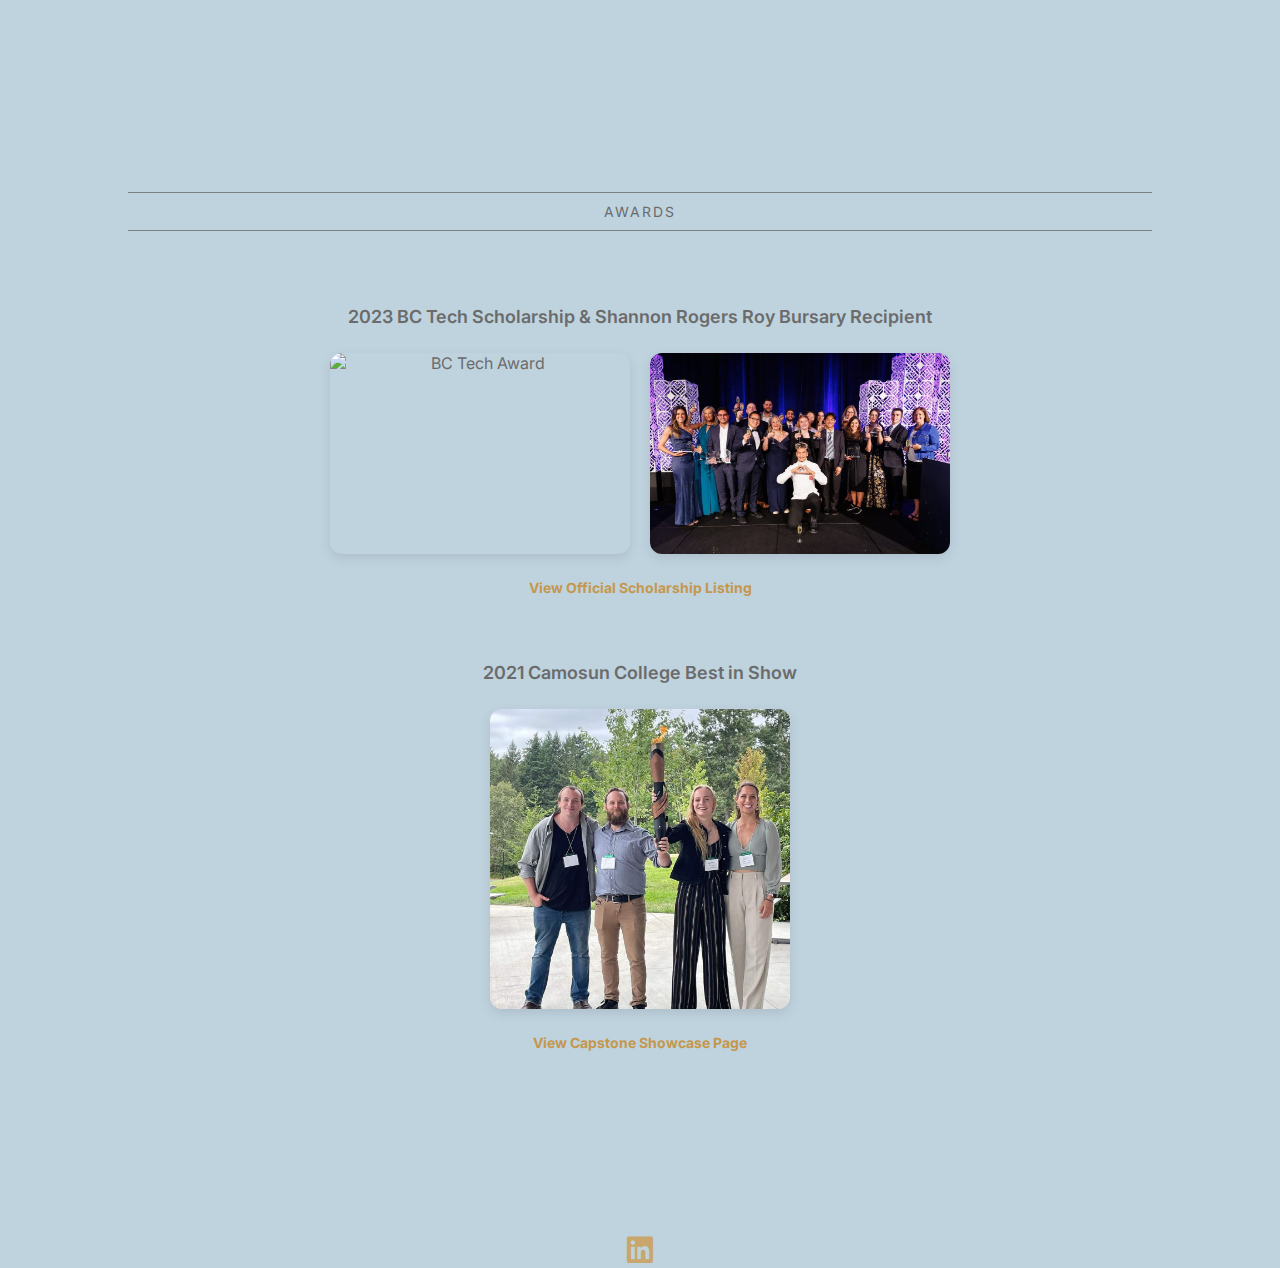
==== commit 1641c510: "Update about.html" ====
--- a/about.html
+++ b/about.html
@@ -140,10 +140,17 @@
       </div>
       
   </div>
+ <section class="portfolio-header">
+    <div class="divider"></div>
+    <div class="tagline">
+        AWARDS
 
+        </div>
+  
+      <div class="divider"></div>
+    </section>
   <div class="awards-section">
-    <div class="divider"></div>
-    <h2 class="section-title">Awards</h2>
+
   
     <div class="award-block">
       <p class="award-title">2023 BC Tech Scholarship & Shannon Rogers Roy Bursary Recipient</p>
--- a/style.css
+++ b/style.css
@@ -698,15 +698,118 @@
     overflow-x: hidden;
   }
   
-  .blog-container {
-    max-width: 900px;
-    margin: auto;
+  .blog-title {
+    font-size: 40px;
+    color: #2c2c2c;
+    font-family: 'Georgia', serif;
+    text-align: center;
+    margin-bottom: 10px;
+  }
+  
+  .subtitle {
+    font-size: 16px;
+    font-style: italic;
+    color: #888;
+    text-align: center;
+    margin-bottom: 40px;
+  }
+  
+  .blog-container p {
+    font-size: 16px;
+    line-height: 1.9;
+    margin: 24px auto;
+    max-width: 700px;
+    color: #4e4e4e;
+  }
+  
+  .blog-image {
+    margin: 40px auto;
+    display: block;
+    border-radius: 8px;
+    box-shadow: 0 4px 16px rgba(0,0,0,0.08);
+    max-width: 100%;
+    height: auto;
+  }
+  
+  .blog-image.full {
+    max-width: 800px;
+  }
+  
+  .blog-image.side {
+    max-width: 50%;
+  }
+  
+  .blog-image.side.left {
+    float: left;
+    margin-right: 30px;
+    margin-left: 0;
+    margin-bottom: 30px;
+  }
+  
+  .blog-image.side.right {
+    float: right;
+    margin-left: 30px;
+    margin-right: 0;
+    margin-bottom: 30px;
+  }
+  
+  .pull-quote {
+    font-style: italic;
+    color: #c5974d;
+    font-size: 18px;
+    max-width: 600px;
+    margin: 60px auto 40px;
+    padding-left: 20px;
+    border-left: 4px solid #c5974d;
+  }
+  .blog-post {
     background-color: #fffdf9;
-    padding: 60px 30px;
-    border-radius: 12px;
-    box-shadow: 0 8px 20px rgba(0,0,0,0.1);
-    margin-top: 100px;
-  }
+    border-radius: 16px;
+    box-shadow: 0 10px 30px rgba(0, 0, 0, 0.08);
+    margin: 80px auto;
+    max-width: 1000px;
+    padding: 60px 40px;
+  }
+
+  .clean-list {
+    list-style: none;
+    padding: 0;
+    margin: 30px auto;
+    max-width: 600px;
+    text-align: left;
+  }
+  
+  .clean-list li {
+    position: relative;
+    padding-left: 24px;
+    margin-bottom: 14px;
+    font-size: 16px;
+    line-height: 1.8;
+    color: #4e4e4e;
+  }
+  
+  .clean-list li::before {
+    content: "▹";
+    position: absolute;
+    left: 0;
+    top: 2px;
+    color: #c5974d;
+    font-size: 18px;
+    line-height: 1;
+  }
+  .pull-quote {
+    font-style: italic;
+    color: #c5974d;
+    font-size: 18px;
+    line-height: 1.6;
+    max-width: 600px;
+    margin: 50px auto 30px;
+    padding-left: 20px;
+    border-left: 4px solid #c5974d;
+    font-family: 'Georgia', serif;
+  }
+    
+    
   
   .meta {
     font-size: 12px;
@@ -808,66 +911,68 @@
     padding: 2rem;
     background-color: #333538;
   }
-  
-.awards-section {
-  padding: 60px 20px;
-  background-color: #bfd3df;
-  color: #6b6b6b;
-}
-
-.section-title {
-  font-size: 28px;
-  color: #c5974d;
-  margin-bottom: 30px;
-  text-transform: uppercase;
-  letter-spacing: 1.5px;
-}
-
-.award-block {
-  margin-bottom: 60px;
-}
-
-.award-title {
-  font-size: 18px;
-  font-weight: 600;
-  margin-bottom: 20px;
-}
-
-.award-images {
-  display: flex;
-  flex-wrap: wrap;
-  justify-content: center;
-  gap: 20px;
-  margin-bottom: 15px;
-}
-
-.award-images img {
-  max-width: 300px;
-  width: 100%;
-  border-radius: 12px;
-  box-shadow: 0 4px 12px rgba(0,0,0,0.1);
-  transition: transform 0.3s ease;
-}
-
-.award-images img:hover {
-  transform: scale(1.02);
-}
-
-.award-link {
-  display: inline-block;
-  margin-top: 10px;
-  font-size: 14px;
-  text-decoration: none;
-  color: #c5974d;
-  font-weight: bold;
-  transition: color 0.3s ease;
-}
-
-.award-link:hover {
-  color: #a7792f;
-}
-
-  
-  
-
-  
+
+  .awards-section {
+    padding: 60px 20px;
+    background-color: #bfd3df;
+    color: #6b6b6b;
+  }
+  
+  .section-title {
+    font-size: 28px;
+    color: #c5974d;
+    margin-bottom: 30px;
+    text-transform: uppercase;
+    letter-spacing: 1.5px;
+  }
+  
+  .award-block {
+    margin-bottom: 60px;
+  }
+  
+  .award-title {
+    font-size: 18px;
+    font-weight: 600;
+    margin-bottom: 20px;
+  }
+  
+  .award-images {
+    display: flex;
+    flex-wrap: wrap;
+    justify-content: center;
+    gap: 20px;
+    margin-bottom: 15px;
+  }
+  
+  .award-images img {
+    max-width: 300px;
+    width: 100%;
+    border-radius: 12px;
+    box-shadow: 0 4px 12px rgba(0,0,0,0.1);
+    transition: transform 0.3s ease;
+  }
+  
+  .award-images img:hover {
+    transform: scale(1.02);
+  }
+  
+  .award-link {
+    display: inline-block;
+    margin-top: 10px;
+    font-size: 14px;
+    text-decoration: none;
+    color: #c5974d;
+    font-weight: bold;
+    transition: color 0.3s ease;
+  }
+  
+  .award-link:hover {
+    color: #a7792f;
+  }
+  
+  
+
+  
+  
+
+  
--- a/style.css
+++ b/style.css
@@ -698,15 +698,118 @@
     overflow-x: hidden;
   }
   
-  .blog-container {
-    max-width: 900px;
-    margin: auto;
+  .blog-title {
+    font-size: 40px;
+    color: #2c2c2c;
+    font-family: 'Georgia', serif;
+    text-align: center;
+    margin-bottom: 10px;
+  }
+  
+  .subtitle {
+    font-size: 16px;
+    font-style: italic;
+    color: #888;
+    text-align: center;
+    margin-bottom: 40px;
+  }
+  
+  .blog-container p {
+    font-size: 16px;
+    line-height: 1.9;
+    margin: 24px auto;
+    max-width: 700px;
+    color: #4e4e4e;
+  }
+  
+  .blog-image {
+    margin: 40px auto;
+    display: block;
+    border-radius: 8px;
+    box-shadow: 0 4px 16px rgba(0,0,0,0.08);
+    max-width: 100%;
+    height: auto;
+  }
+  
+  .blog-image.full {
+    max-width: 800px;
+  }
+  
+  .blog-image.side {
+    max-width: 50%;
+  }
+  
+  .blog-image.side.left {
+    float: left;
+    margin-right: 30px;
+    margin-left: 0;
+    margin-bottom: 30px;
+  }
+  
+  .blog-image.side.right {
+    float: right;
+    margin-left: 30px;
+    margin-right: 0;
+    margin-bottom: 30px;
+  }
+  
+  .pull-quote {
+    font-style: italic;
+    color: #c5974d;
+    font-size: 18px;
+    max-width: 600px;
+    margin: 60px auto 40px;
+    padding-left: 20px;
+    border-left: 4px solid #c5974d;
+  }
+  .blog-post {
     background-color: #fffdf9;
-    padding: 60px 30px;
-    border-radius: 12px;
-    box-shadow: 0 8px 20px rgba(0,0,0,0.1);
-    margin-top: 100px;
-  }
+    border-radius: 16px;
+    box-shadow: 0 10px 30px rgba(0, 0, 0, 0.08);
+    margin: 80px auto;
+    max-width: 1000px;
+    padding: 60px 40px;
+  }
+
+  .clean-list {
+    list-style: none;
+    padding: 0;
+    margin: 30px auto;
+    max-width: 600px;
+    text-align: left;
+  }
+  
+  .clean-list li {
+    position: relative;
+    padding-left: 24px;
+    margin-bottom: 14px;
+    font-size: 16px;
+    line-height: 1.8;
+    color: #4e4e4e;
+  }
+  
+  .clean-list li::before {
+    content: "▹";
+    position: absolute;
+    left: 0;
+    top: 2px;
+    color: #c5974d;
+    font-size: 18px;
+    line-height: 1;
+  }
+  .pull-quote {
+    font-style: italic;
+    color: #c5974d;
+    font-size: 18px;
+    line-height: 1.6;
+    max-width: 600px;
+    margin: 50px auto 30px;
+    padding-left: 20px;
+    border-left: 4px solid #c5974d;
+    font-family: 'Georgia', serif;
+  }
+    
+    
   
   .meta {
     font-size: 12px;
@@ -808,66 +911,68 @@
     padding: 2rem;
     background-color: #333538;
   }
-  
-.awards-section {
-  padding: 60px 20px;
-  background-color: #bfd3df;
-  color: #6b6b6b;
-}
-
-.section-title {
-  font-size: 28px;
-  color: #c5974d;
-  margin-bottom: 30px;
-  text-transform: uppercase;
-  letter-spacing: 1.5px;
-}
-
-.award-block {
-  margin-bottom: 60px;
-}
-
-.award-title {
-  font-size: 18px;
-  font-weight: 600;
-  margin-bottom: 20px;
-}
-
-.award-images {
-  display: flex;
-  flex-wrap: wrap;
-  justify-content: center;
-  gap: 20px;
-  margin-bottom: 15px;
-}
-
-.award-images img {
-  max-width: 300px;
-  width: 100%;
-  border-radius: 12px;
-  box-shadow: 0 4px 12px rgba(0,0,0,0.1);
-  transition: transform 0.3s ease;
-}
-
-.award-images img:hover {
-  transform: scale(1.02);
-}
-
-.award-link {
-  display: inline-block;
-  margin-top: 10px;
-  font-size: 14px;
-  text-decoration: none;
-  color: #c5974d;
-  font-weight: bold;
-  transition: color 0.3s ease;
-}
-
-.award-link:hover {
-  color: #a7792f;
-}
-
-  
-  
-
-  
+
+  .awards-section {
+    padding: 60px 20px;
+    background-color: #bfd3df;
+    color: #6b6b6b;
+  }
+  
+  .section-title {
+    font-size: 28px;
+    color: #c5974d;
+    margin-bottom: 30px;
+    text-transform: uppercase;
+    letter-spacing: 1.5px;
+  }
+  
+  .award-block {
+    margin-bottom: 60px;
+  }
+  
+  .award-title {
+    font-size: 18px;
+    font-weight: 600;
+    margin-bottom: 20px;
+  }
+  
+  .award-images {
+    display: flex;
+    flex-wrap: wrap;
+    justify-content: center;
+    gap: 20px;
+    margin-bottom: 15px;
+  }
+  
+  .award-images img {
+    max-width: 300px;
+    width: 100%;
+    border-radius: 12px;
+    box-shadow: 0 4px 12px rgba(0,0,0,0.1);
+    transition: transform 0.3s ease;
+  }
+  
+  .award-images img:hover {
+    transform: scale(1.02);
+  }
+  
+  .award-link {
+    display: inline-block;
+    margin-top: 10px;
+    font-size: 14px;
+    text-decoration: none;
+    color: #c5974d;
+    font-weight: bold;
+    transition: color 0.3s ease;
+  }
+  
+  .award-link:hover {
+    color: #a7792f;
+  }
+  
+  
+
+  
+  
+
+  
